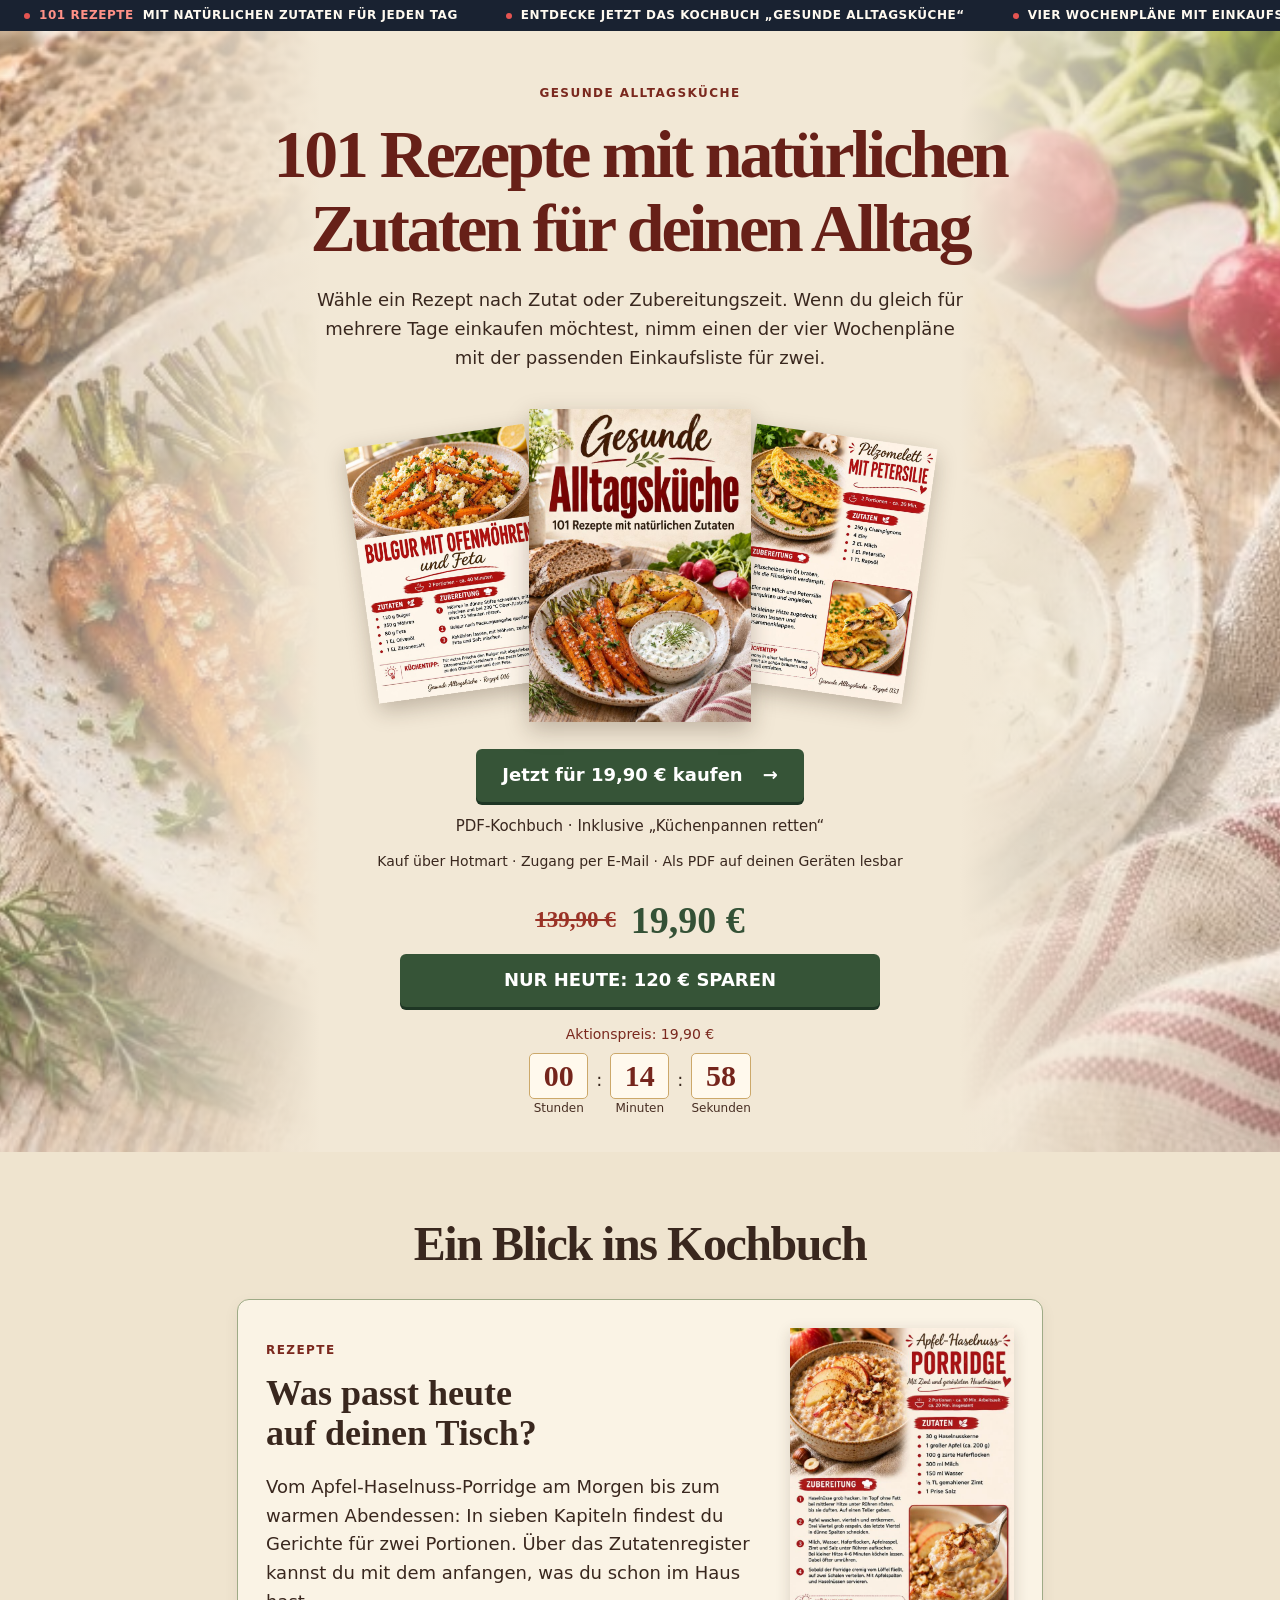
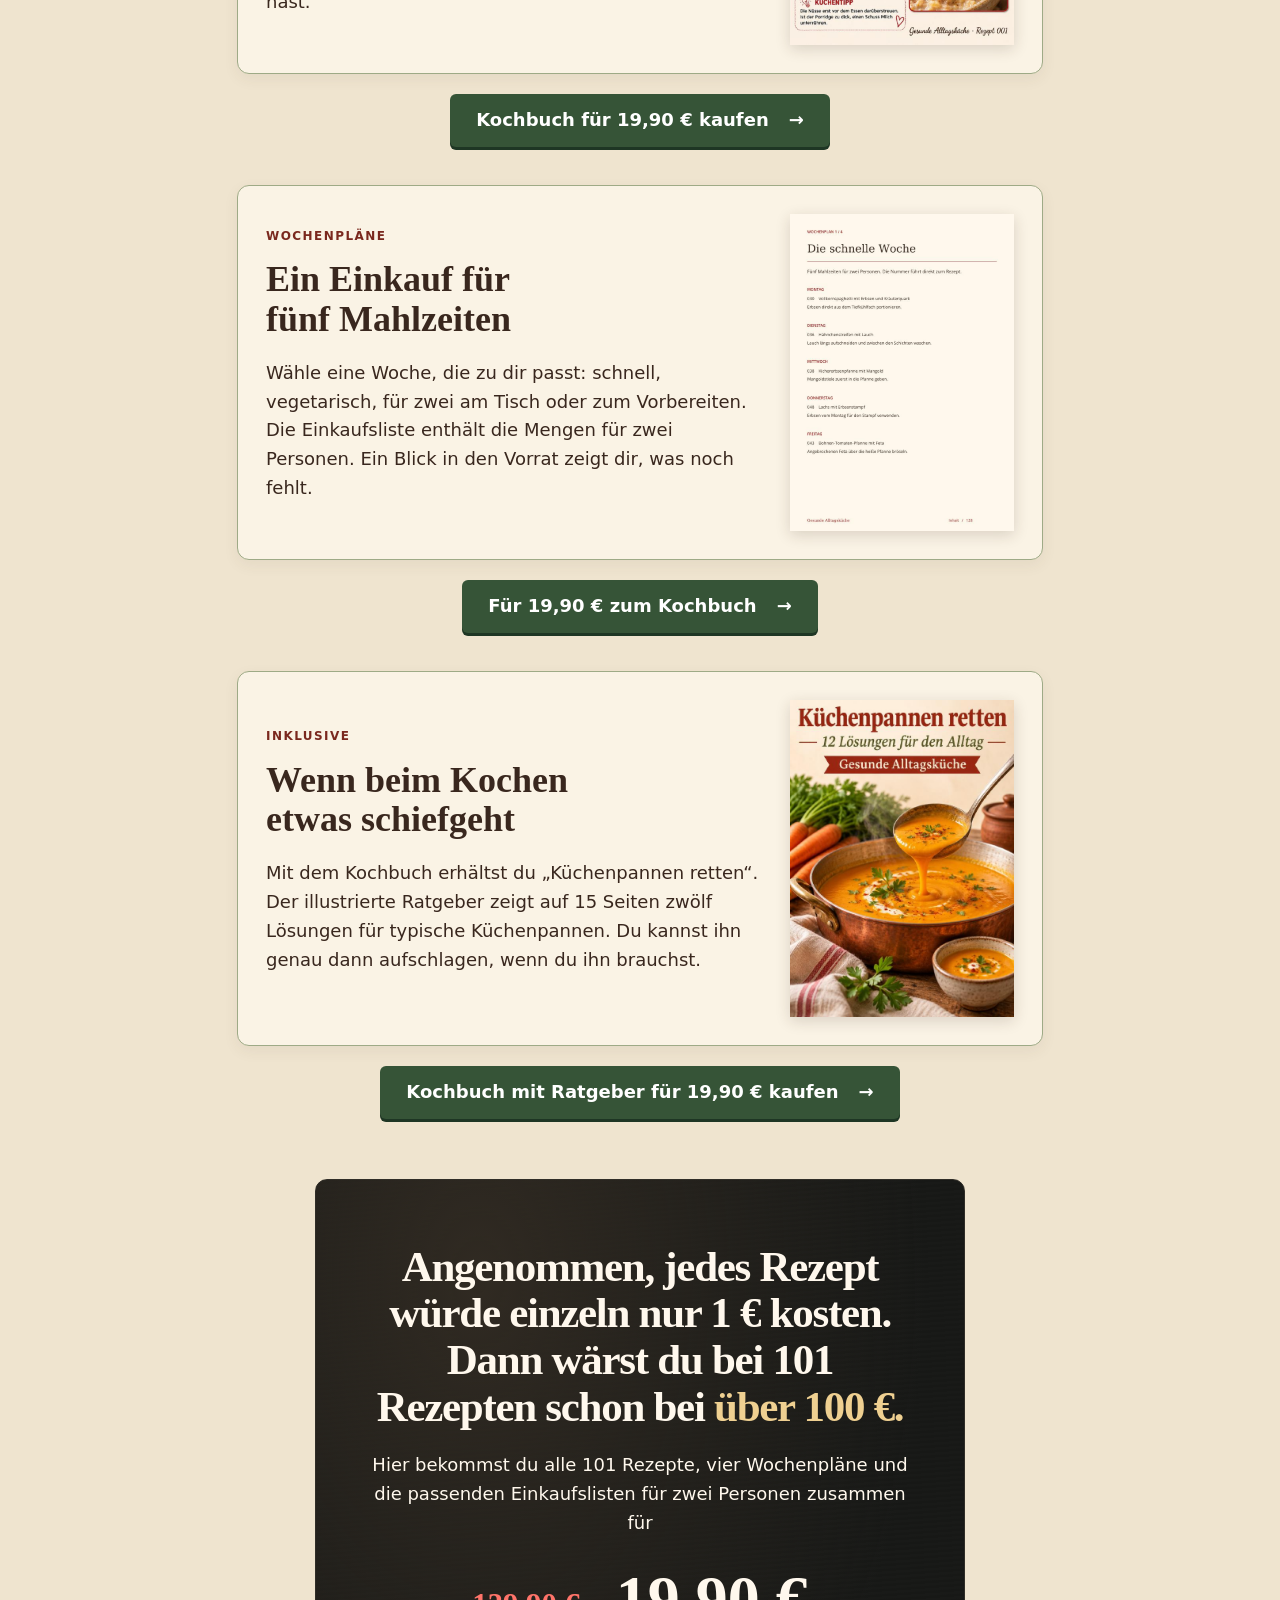
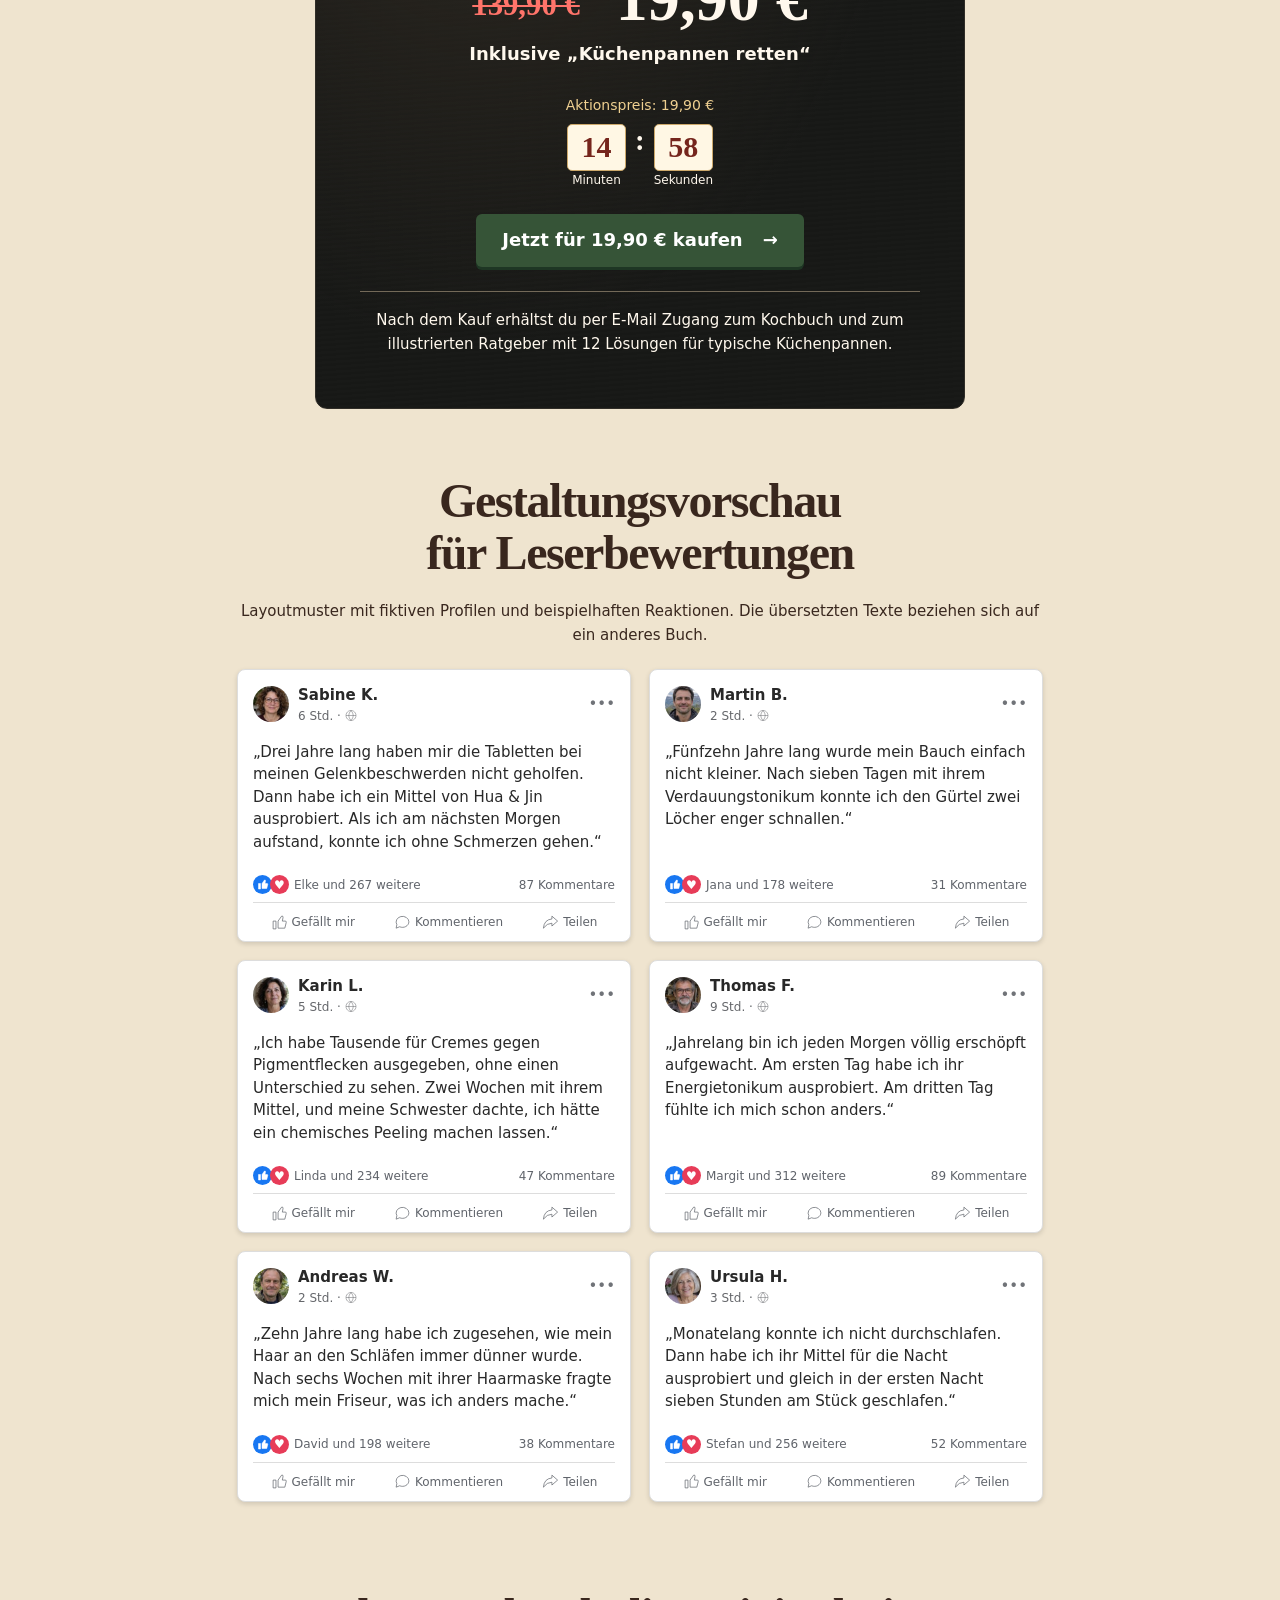
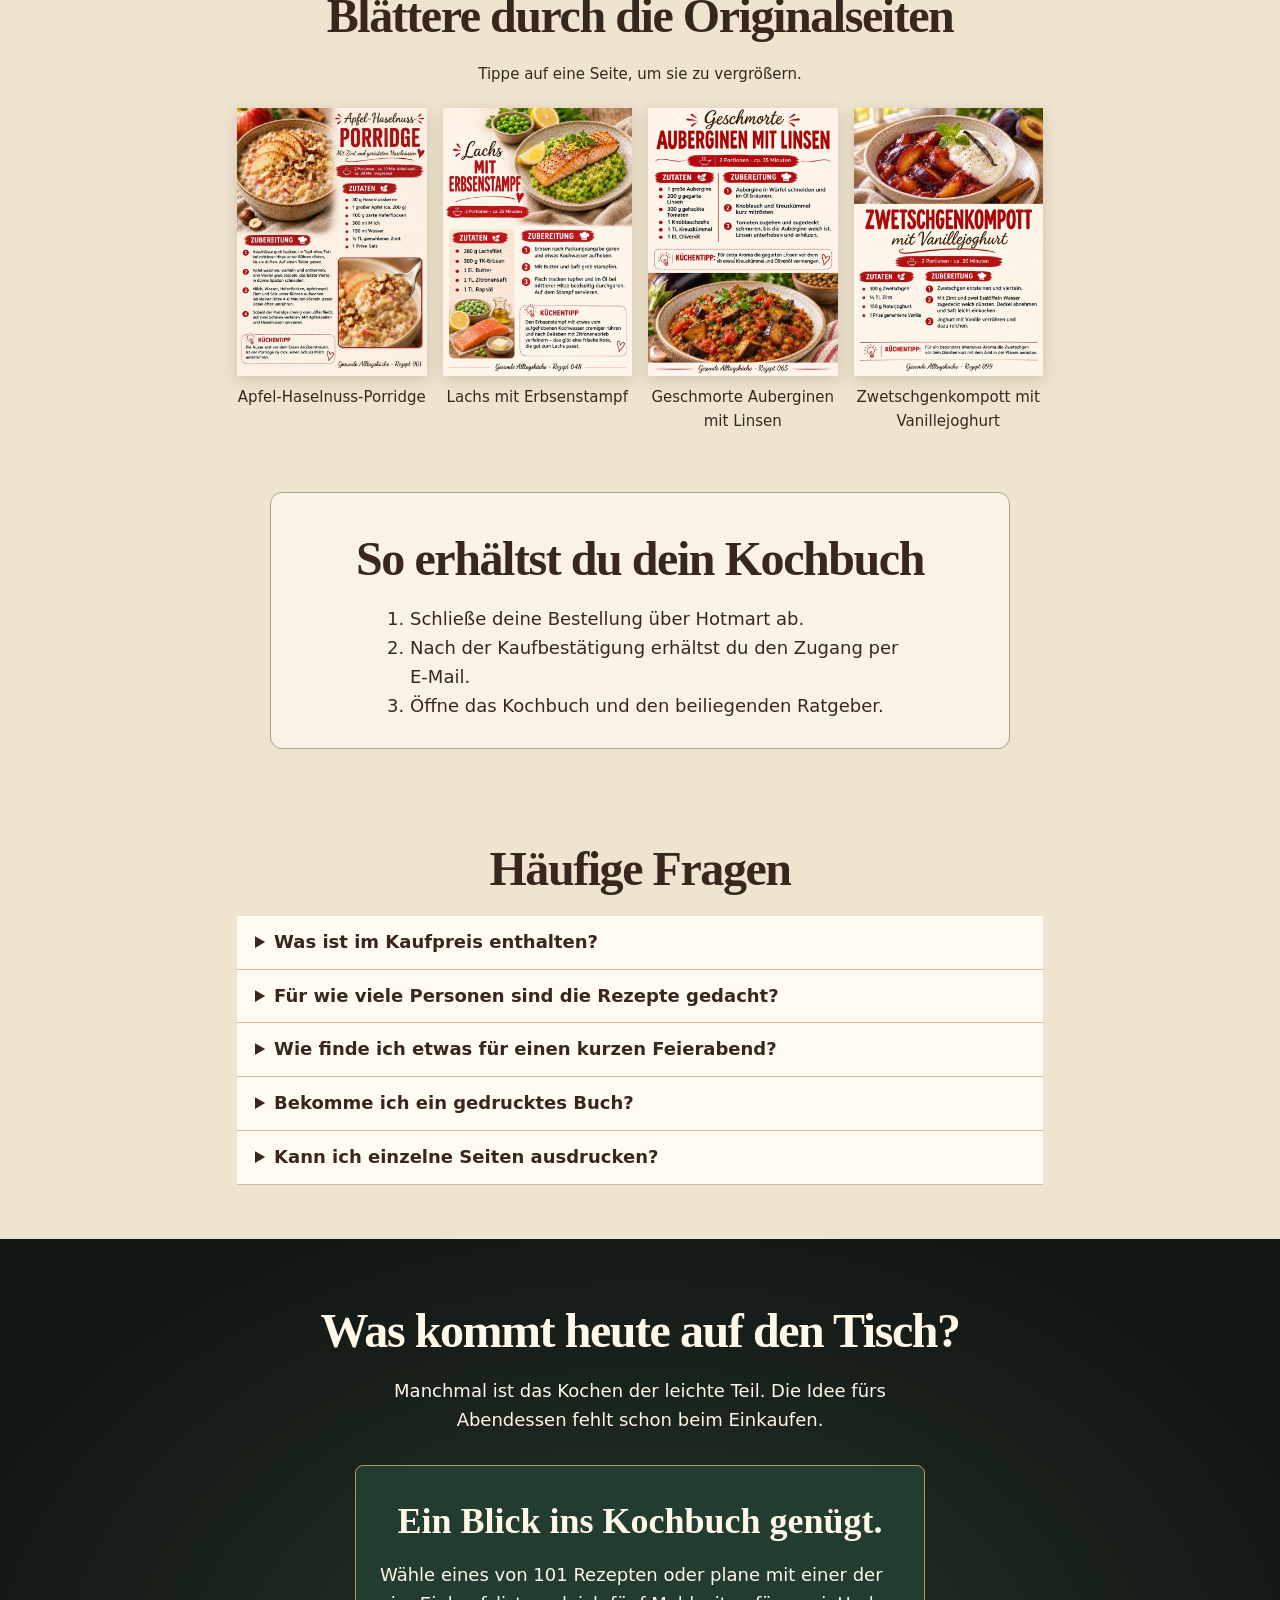
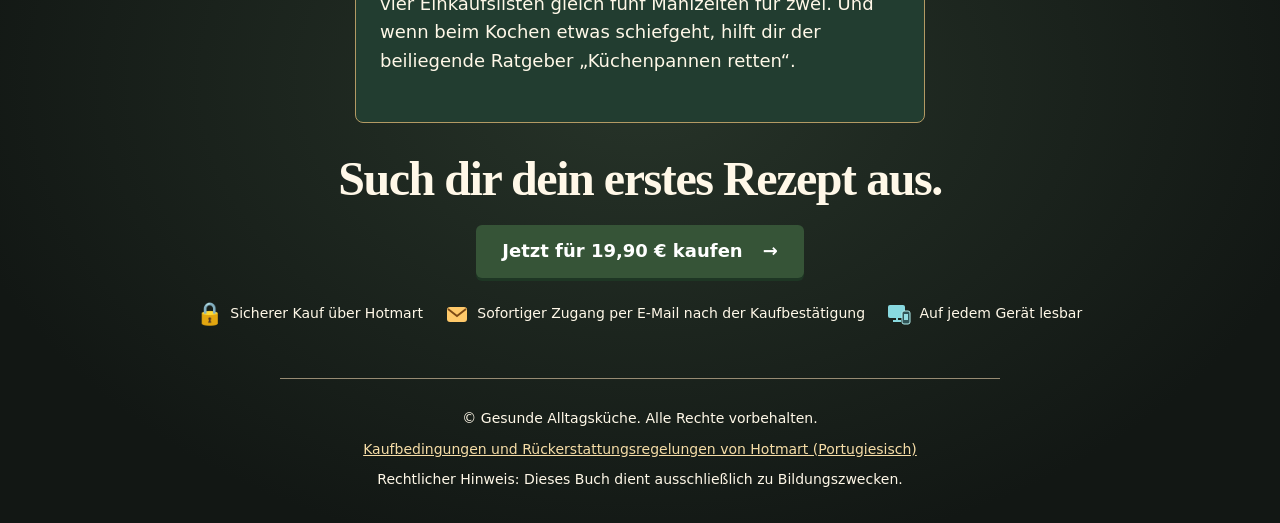
==== index.html @ d7c68f4f "Restore mobile ticker motion and offer recovery gesture" ====
<!doctype html><html lang="de"><meta charset="utf-8"><meta name="viewport" content="width=device-width,initial-scale=1"><title>Gesunde Alltagsküche – 101 Rezepte mit natürlichen Zutaten</title><style>*{box-sizing:border-box}html{color-scheme:light}body{margin:0;background:#efe4cf;color:#39271e;font:18px/1.6 system-ui,sans-serif}header,footer,.offer{text-align:center;background:#263d2c;color:#fff8e8}header{padding:9px;font-size:13px;letter-spacing:.04em}header i{color:#dcc790;padding:0 10px}.hero{padding:46px 16px 34px;text-align:center;background:linear-gradient(90deg,#f8efdb55,#f2e8d6 25%,#f2e8d6 75%,#f8efdb55),url([data-uri]) center/cover}.heroInner{max-width:790px;margin:auto}small{font-weight:700;letter-spacing:.12em;text-transform:uppercase;font-size:12px;color:#7a281e}h1,h2,h3{font-family:Georgia,serif;line-height:1.09;text-wrap:balance;margin:12px auto 20px}h1{font-size:clamp(36px,5.3vw,72px);letter-spacing:-.045em;color:#672018}h2{font-size:clamp(31px,4vw,48px);text-align:center;letter-spacing:-.03em}h3{font-size:clamp(25px,3vw,36px)}p{margin:12px auto 22px}.hero p{max-width:660px}.books{display:flex;align-items:center;justify-content:center;padding:15px 0 27px}.books img{width:23%;box-shadow:0 8px 22px #36221444}.books img:first-child{transform:rotate(-8deg) translateX(7%)}.books img:last-child{transform:rotate(8deg) translateX(-7%)}.books img:nth-child(2){position:relative;z-index:1;width:28%}.cta{background:#365437;color:white;display:inline-flex;gap:20px;align-items:center;padding:12px 26px;border-radius:6px;text-decoration:none;font-weight:700;box-shadow:0 3px 0 #1e3624}.cta:hover{background:#243f29}aside,.center,figcaption{font-size:15px;text-align:center}aside{margin-top:12px}.section,.access{max-width:850px;margin:auto;padding:54px 22px 22px}article,.access{background:#faf3e5;border:1px solid #9eaa86;border-radius:12px}article{display:grid;grid-template-columns:1fr 30%;align-items:center;gap:30px;padding:28px;margin-top:28px;box-shadow:0 5px 15px #513b2611}.preview{display:block;padding:0;border:0;background:transparent;cursor:zoom-in;width:100%}.preview img{display:block;width:100%;box-shadow:0 4px 14px #3922192a}.after{text-align:center;margin:20px auto 38px}.offer,footer{padding:48px 22px}.offer{max-width:690px;margin:auto;border-radius:12px;background:#302821}.offer p,footer p{max-width:560px}.offer small,footer small{color:#edce9e}.grid{display:grid;grid-template-columns:repeat(4,1fr);gap:16px}figure{margin:0}figcaption{margin:9px 0}.access{padding:28px;margin:28px auto;max-width:740px}.access ol{max-width:540px;margin:auto}.faq{padding-bottom:54px}details{background:#fffbf3;border-bottom:1px solid #d0bda4;padding:12px 18px}summary{cursor:pointer;font-weight:600}dialog{border:0;border-radius:8px;max-width:95vw;max-height:96vh;padding:10px}dialog img{display:block;max-width:100%;max-height:82vh}dialog form{text-align:right}dialog button{font:inherit;cursor:pointer}dialog::backdrop{background:#191a16cf}:focus-visible{outline:3px solid #ba781b;outline-offset:3px}@media(max-width:650px){.hero{background:linear-gradient(#f2e8d6ed,#f2e8d6ef),url([data-uri]) center/cover;padding-top:32px}.books img{width:25%}.books img:nth-child(2){width:34%}article{grid-template-columns:1fr;padding:21px;gap:8px}article .preview{width:55%;margin:auto}.grid{grid-template-columns:repeat(2,1fr)}.access,.offer{margin-inline:14px}.section{padding-top:34px}body{font-size:16px}}
.offer{max-width:650px;padding:clamp(28px,5vw,52px) clamp(18px,4vw,42px);background:radial-gradient(ellipse at 25% 12%,#302a22,transparent 65%),repeating-linear-gradient(176deg,#191a18 0 2px,#171816 3px 5px);color:#fff8ed;border:1px solid #302d27}
.offer h2{font-size:clamp(28px,3.7vw,43px)}.offer h2 em{color:#efd091;font-style:normal}.offer .price{display:block;font:bold clamp(42px,6vw,64px)/1.15 Georgia,serif;margin:25px auto 4px}.offer .inc{font-weight:650;margin:0 auto 25px}.offer .clock{display:flex;gap:9px;align-items:flex-start;justify-content:center;margin:8px auto 24px}.clock b{display:block;color:#75251c;background:#fff7e4;border:1px solid #cca86a;border-radius:5px;padding:5px 10px;font:700 30px/1.15 Georgia,serif;font-variant-numeric:tabular-nums;min-width:59px}.clock span{display:block;font-size:12px;color:#fff8ed}.clock i{font:700 29px Georgia,serif}.offer .delivery{border-top:1px solid #736958;padding-top:16px;margin:24px auto 0;font-size:15px}.offer .timerlabel{color:#efd091;font-size:14px;margin:0}.offer .cta{margin:0}
.offer .price s{font-size:.48em;color:#ff746a;vertical-align:middle;margin-right:.65em;text-decoration-thickness:2px}.offer .timerlabel{max-width:390px;margin:14px auto 6px}
.ticker{padding:7px 0;overflow:hidden}.ribbon{display:flex;width:max-content;animation:slideRight 38s linear infinite}.ribbon span{white-space:nowrap;padding:0 24px}.heroPromo{max-width:480px;margin:26px auto 0}.heroPromo .pair{display:flex;align-items:center;justify-content:center;gap:15px;font:bold 38px Georgia,serif;color:#345136}.pair s{font-size:23px;color:#9a3226}.heroPromo .cta{margin:12px auto;width:100%;justify-content:center;text-transform:uppercase}.heroPromo .clock{display:flex;justify-content:center;gap:8px;align-items:baseline}.heroPromo .clock span{color:#472d22}.heroPromo .clock b{background:#fff9ed}.heroPromo .timerlabel{margin:4px auto 7px;color:#7a281e;font-size:14px}.benefits{font-size:14px;text-align:center;margin:12px auto}@media(hover:hover) and (pointer:fine){.ticker:hover .ribbon{animation-play-state:paused}}@keyframes slideRight{from{transform:translateX(-50%)}to{transform:translateX(0)}}@media(prefers-reduced-motion:reduce){.ribbon{animation:none}}
.ticker{background:#192231;color:#fffaf0;font:700 12px/1.45 system-ui,sans-serif;letter-spacing:.045em;text-transform:uppercase}.ribbon span{display:flex;align-items:center;gap:9px}.ribbon span::before{content:"";width:6px;height:6px;border-radius:50%;background:#e45451;flex:none}.ribbon strong{color:#ff9187}.refCards{display:grid;grid-template-columns:repeat(2,minmax(0,1fr));gap:18px}.refCard{display:flex;flex-direction:column;background:white;color:#282828;padding:18px;border:1px solid #ddd;border-radius:8px;box-shadow:0 2px 5px #0002;font:15px/1.5 system-ui}.refCard b{display:flex;gap:10px;align-items:center}.refCard img{width:36px;height:36px;border-radius:50%}.refCard blockquote{margin:18px 0;flex:1}.refCard small{color:#666;text-transform:none;letter-spacing:0;font-weight:400;border-top:1px solid #ddd;padding-top:8px}@media(max-width:650px){.refCards{grid-template-columns:1fr}}.refCard{padding:14px 15px 0;text-align:left}.socialHead{display:flex;align-items:center;gap:9px}.socialHead b{display:block}.socialHead img{object-fit:cover}.socialHead time{display:flex;align-items:center;gap:4px;font-size:12px;color:#65676b}.socialHead time svg{width:12px}.more{margin-left:auto;color:#707378}.engage,.actions{display:flex;align-items:center;color:#60646b;font-size:12px}.engage{gap:5px;padding-bottom:8px}.engage>span:last-child{margin-left:auto}.reactdots{display:flex;color:white}.reactdots i{display:grid;place-items:center;width:19px;height:19px;background:#1877f2;border-radius:50%;font-style:normal}.reactdots svg{width:12px;fill:white}.reactdots i+i{background:#e73c58;margin-left:-2px}.actions{border-top:1px solid #ddd;justify-content:space-around;padding:10px 0;gap:4px}.actions span{display:flex;align-items:center;gap:4px}.refCard blockquote{margin:16px 0 22px}.refCards .refCard{min-width:0}footer{background:radial-gradient(ellipse at center,#273429,#121714 78%);padding:54px 20px 25px}footer .endcard{max-width:570px;margin:30px auto;padding:24px;background:#223d30;border:1px solid #b39a64;border-radius:8px;text-align:left}footer .endcard h3{text-align:center}footer .trust{display:flex;flex-wrap:wrap;justify-content:center;gap:12px 22px;font-size:14px;margin:24px auto 52px}footer .legal{border-top:1px solid #978b73;max-width:720px;margin:auto;padding-top:20px;font-size:14px}footer .legal p{margin:8px auto}footer .legal a{color:#f6dda7;text-decoration:underline}footer .trust svg{vertical-align:middle;margin-right:4px;flex-shrink:0}footer .trust .trust-lock{display:inline-flex;width:24px;height:24px;align-items:center;justify-content:center;font-size:22px;line-height:1;vertical-align:middle;margin-right:4px}</style><body><header class="ticker"><div class="ribbon"><span><strong>101 Rezepte</strong> mit natürlichen Zutaten für jeden Tag</span><span>Entdecke jetzt das Kochbuch „Gesunde Alltagsküche“</span><span>Vier Wochenpläne mit Einkaufslisten für zwei Personen</span><span aria-hidden="true"><strong>101 Rezepte</strong> mit natürlichen Zutaten für jeden Tag</span><span aria-hidden="true">Entdecke jetzt das Kochbuch „Gesunde Alltagsküche“</span><span aria-hidden="true">Vier Wochenpläne mit Einkaufslisten für zwei Personen</span><span aria-hidden="true"><strong>101 Rezepte</strong> mit natürlichen Zutaten für jeden Tag</span><span aria-hidden="true">Entdecke jetzt das Kochbuch „Gesunde Alltagsküche“</span><span aria-hidden="true">Vier Wochenpläne mit Einkaufslisten für zwei Personen</span><span aria-hidden="true"><strong>101 Rezepte</strong> mit natürlichen Zutaten für jeden Tag</span><span aria-hidden="true">Entdecke jetzt das Kochbuch „Gesunde Alltagsküche“</span><span aria-hidden="true">Vier Wochenpläne mit Einkaufslisten für zwei Personen</span></div></header><main><section class="hero"><div class="heroInner"><small>Gesunde Alltagsküche</small><h1>101 Rezepte mit natürlichen Zutaten für deinen Alltag</h1><p>Wähle ein Rezept nach Zutat oder Zubereitungszeit. Wenn du gleich für mehrere Tage einkaufen möchtest, nimm einen der vier Wochenpläne mit der passenden Einkaufsliste für zwei.</p><div class="books"><img src="[data-uri]" alt="Bulgur mit Ofenmöhren und Feta" loading="lazy"><img src="[data-uri]" alt="Gesunde Alltagsküche – Originalcover" loading="lazy"><img src="[data-uri]" alt="Pilzomelett mit Petersilie" loading="lazy"></div><a class="cta" href="https://pay.hotmart.com/H108643314T?off=o5aemp9h">Jetzt für 19,90 € kaufen <span aria-hidden="true">→</span></a><aside>PDF-Kochbuch · Inklusive „Küchenpannen retten“</aside><p class="benefits">Kauf über Hotmart · Zugang per E-Mail · Als PDF auf deinen Geräten lesbar</p><div class="heroPromo"><div class="pair"><s aria-label="Vorher 139,90 Euro">139,90 €</s> <strong>19,90 €</strong></div><a class="cta promoBuy" href="https://pay.hotmart.com/H108643314T?off=o5aemp9h">Nur heute: 120 € sparen</a><p class="timerlabel">Aktionspreis: 19,90 €</p><div class="clock" role="timer" aria-label="Verbleibende Lesezeit"><div><b>00</b><span>Stunden</span></div>:<div><b id="hero-min">15</b><span>Minuten</span></div>:<div><b id="hero-sec">00</b><span>Sekunden</span></div></div></div></div></section><section class="section"><h2>Ein Blick ins Kochbuch</h2><article><div><small>Rezepte</small><h3>Was passt heute auf deinen Tisch?</h3><p>Vom Apfel-Haselnuss-Porridge am Morgen bis zum warmen Abendessen: In sieben Kapiteln findest du Gerichte für zwei Portionen. Über das Zutatenregister kannst du mit dem anfangen, was du schon im Haus hast.</p></div><button class="preview" data-page="p5" aria-label="Rezeptseite für Apfel-Haselnuss-Porridge vergrößern"><img src="[data-uri]" alt="Rezeptseite für Apfel-Haselnuss-Porridge" loading="lazy"></button></article><div class="after"><a class="cta" href="https://pay.hotmart.com/H108643314T?off=o5aemp9h">Kochbuch für 19,90 € kaufen <span aria-hidden="true">→</span></a></div><article><div><small>Wochenpläne</small><h3>Ein Einkauf für fünf Mahlzeiten</h3><p>Wähle eine Woche, die zu dir passt: schnell, vegetarisch, für zwei am Tisch oder zum Vorbereiten. Die Einkaufsliste enthält die Mengen für zwei Personen. Ein Blick in den Vorrat zeigt dir, was noch fehlt.</p></div><button class="preview" data-page="p128" aria-label="Wochenplan für die schnelle Woche vergrößern"><img src="[data-uri]" alt="Wochenplan für die schnelle Woche" loading="lazy"></button></article><div class="after"><a class="cta" href="https://pay.hotmart.com/H108643314T?off=o5aemp9h">Für 19,90 € zum Kochbuch <span aria-hidden="true">→</span></a></div><article><div><small>Inklusive</small><h3>Wenn beim Kochen etwas schiefgeht</h3><p>Mit dem Kochbuch erhältst du „Küchenpannen retten“. Der illustrierte Ratgeber zeigt auf 15 Seiten zwölf Lösungen für typische Küchenpannen. Du kannst ihn genau dann aufschlagen, wenn du ihn brauchst.</p></div><button class="preview" data-page="bonus" aria-label="Cover des Ratgebers Küchenpannen retten vergrößern"><img src="[data-uri]" alt="Cover des Ratgebers Küchenpannen retten" loading="lazy"></button></article><div class="after"><a class="cta" href="https://pay.hotmart.com/H108643314T?off=o5aemp9h">Kochbuch mit Ratgeber für 19,90 € kaufen <span aria-hidden="true">→</span></a></div></section><section class="offer"><h2>Angenommen, jedes Rezept würde einzeln nur 1 € kosten. Dann wärst du bei 101 Rezepten schon bei <em>über 100 €.</em></h2><p>Hier bekommst du alle 101 Rezepte, vier Wochenpläne und die passenden Einkaufslisten für zwei Personen zusammen für</p><strong class="price"><s aria-label="Vorher 139,90 Euro">139,90 €</s> 19,90 €</strong><p class="inc">Inklusive „Küchenpannen retten“</p><p class="timerlabel">Aktionspreis: 19,90 €</p><div class="clock" role="timer" aria-label="Verbleibende Lesezeit"><div><b id="offer-min">15</b><span>Minuten</span></div><i aria-hidden="true">:</i><div><b id="offer-sec">00</b><span>Sekunden</span></div></div><a class="cta" href="https://pay.hotmart.com/H108643314T?off=o5aemp9h">Jetzt für 19,90 € kaufen <span aria-hidden="true">→</span></a><p class="delivery">Nach dem Kauf erhältst du per E-Mail Zugang zum Kochbuch und zum illustrierten Ratgeber mit 12 Lösungen für typische Küchenpannen.</p></section><section class="section"><h2>Gestaltungsvorschau für Leserbewertungen</h2><p class="center">Layoutmuster mit fiktiven Profilen und beispielhaften Reaktionen. Die übersetzten Texte beziehen sich auf ein anderes Buch.</p><div class="refCards"><div class="refCard"><div class="socialHead"><img alt="" src="[data-uri]" /><div><b>Sabine K.</b><time>6 Std. · <svg aria-hidden="true" viewBox="0 0 24 24" width="17" height="17" fill="none" stroke="currentColor"><path d="M12 2a10 10 0 1 0 .01 0z M2 12h20 M12 2q-9 10 0 20 9-10 0-20"/></svg></time></div><span class="more">•••</span></div><blockquote>„Drei Jahre lang haben mir die Tabletten bei meinen Gelenkbeschwerden nicht geholfen. Dann habe ich ein Mittel von Hua & Jin ausprobiert. Als ich am nächsten Morgen aufstand, konnte ich ohne Schmerzen gehen.“</blockquote><div class="engage"><span class="reactdots"><i><svg aria-hidden="true" viewBox="0 0 24 24" width="17" height="17" fill="none" stroke="currentColor"><path d="M7 10v11H3V10zm3 10V10l5-7q2-1 2 2l-1 5h4q2 0 1.5 2l-2 8z"/></svg></i><i>♥</i></span><span>Elke und 267 weitere</span><span>87 Kommentare</span></div><div class="actions"><span><svg aria-hidden="true" viewBox="0 0 24 24" width="17" height="17" fill="none" stroke="currentColor"><path d="M7 10v11H3V10zm3 10V10l5-7q2-1 2 2l-1 5h4q2 0 1.5 2l-2 8z"/></svg>Gefällt mir</span><span><svg aria-hidden="true" viewBox="0 0 24 24" width="17" height="17" fill="none" stroke="currentColor"><path d="M21 11a9 8 0 0 1-13 7l-5 2 1-5a9 8 0 1 1 17-4z"/></svg>Kommentieren</span><span><svg aria-hidden="true" viewBox="0 0 24 24" width="17" height="17" fill="none" stroke="currentColor"><path d="M14 3l8 7-8 7v-4q-7 0-12 7 1-12 12-13z"/></svg>Teilen</span></div></div><div class="refCard"><div class="socialHead"><img alt="" src="[data-uri]" /><div><b>Martin B.</b><time>2 Std. · <svg aria-hidden="true" viewBox="0 0 24 24" width="17" height="17" fill="none" stroke="currentColor"><path d="M12 2a10 10 0 1 0 .01 0z M2 12h20 M12 2q-9 10 0 20 9-10 0-20"/></svg></time></div><span class="more">•••</span></div><blockquote>„Fünfzehn Jahre lang wurde mein Bauch einfach nicht kleiner. Nach sieben Tagen mit ihrem Verdauungstonikum konnte ich den Gürtel zwei Löcher enger schnallen.“</blockquote><div class="engage"><span class="reactdots"><i><svg aria-hidden="true" viewBox="0 0 24 24" width="17" height="17" fill="none" stroke="currentColor"><path d="M7 10v11H3V10zm3 10V10l5-7q2-1 2 2l-1 5h4q2 0 1.5 2l-2 8z"/></svg></i><i>♥</i></span><span>Jana und 178 weitere</span><span>31 Kommentare</span></div><div class="actions"><span><svg aria-hidden="true" viewBox="0 0 24 24" width="17" height="17" fill="none" stroke="currentColor"><path d="M7 10v11H3V10zm3 10V10l5-7q2-1 2 2l-1 5h4q2 0 1.5 2l-2 8z"/></svg>Gefällt mir</span><span><svg aria-hidden="true" viewBox="0 0 24 24" width="17" height="17" fill="none" stroke="currentColor"><path d="M21 11a9 8 0 0 1-13 7l-5 2 1-5a9 8 0 1 1 17-4z"/></svg>Kommentieren</span><span><svg aria-hidden="true" viewBox="0 0 24 24" width="17" height="17" fill="none" stroke="currentColor"><path d="M14 3l8 7-8 7v-4q-7 0-12 7 1-12 12-13z"/></svg>Teilen</span></div></div><div class="refCard"><div class="socialHead"><img alt="" src="[data-uri]" /><div><b>Karin L.</b><time>5 Std. · <svg aria-hidden="true" viewBox="0 0 24 24" width="17" height="17" fill="none" stroke="currentColor"><path d="M12 2a10 10 0 1 0 .01 0z M2 12h20 M12 2q-9 10 0 20 9-10 0-20"/></svg></time></div><span class="more">•••</span></div><blockquote>„Ich habe Tausende für Cremes gegen Pigmentflecken ausgegeben, ohne einen Unterschied zu sehen. Zwei Wochen mit ihrem Mittel, und meine Schwester dachte, ich hätte ein chemisches Peeling machen lassen.“</blockquote><div class="engage"><span class="reactdots"><i><svg aria-hidden="true" viewBox="0 0 24 24" width="17" height="17" fill="none" stroke="currentColor"><path d="M7 10v11H3V10zm3 10V10l5-7q2-1 2 2l-1 5h4q2 0 1.5 2l-2 8z"/></svg></i><i>♥</i></span><span>Linda und 234 weitere</span><span>47 Kommentare</span></div><div class="actions"><span><svg aria-hidden="true" viewBox="0 0 24 24" width="17" height="17" fill="none" stroke="currentColor"><path d="M7 10v11H3V10zm3 10V10l5-7q2-1 2 2l-1 5h4q2 0 1.5 2l-2 8z"/></svg>Gefällt mir</span><span><svg aria-hidden="true" viewBox="0 0 24 24" width="17" height="17" fill="none" stroke="currentColor"><path d="M21 11a9 8 0 0 1-13 7l-5 2 1-5a9 8 0 1 1 17-4z"/></svg>Kommentieren</span><span><svg aria-hidden="true" viewBox="0 0 24 24" width="17" height="17" fill="none" stroke="currentColor"><path d="M14 3l8 7-8 7v-4q-7 0-12 7 1-12 12-13z"/></svg>Teilen</span></div></div><div class="refCard"><div class="socialHead"><img alt="" src="[data-uri]" /><div><b>Thomas F.</b><time>9 Std. · <svg aria-hidden="true" viewBox="0 0 24 24" width="17" height="17" fill="none" stroke="currentColor"><path d="M12 2a10 10 0 1 0 .01 0z M2 12h20 M12 2q-9 10 0 20 9-10 0-20"/></svg></time></div><span class="more">•••</span></div><blockquote>„Jahrelang bin ich jeden Morgen völlig erschöpft aufgewacht. Am ersten Tag habe ich ihr Energietonikum ausprobiert. Am dritten Tag fühlte ich mich schon anders.“</blockquote><div class="engage"><span class="reactdots"><i><svg aria-hidden="true" viewBox="0 0 24 24" width="17" height="17" fill="none" stroke="currentColor"><path d="M7 10v11H3V10zm3 10V10l5-7q2-1 2 2l-1 5h4q2 0 1.5 2l-2 8z"/></svg></i><i>♥</i></span><span>Margit und 312 weitere</span><span>89 Kommentare</span></div><div class="actions"><span><svg aria-hidden="true" viewBox="0 0 24 24" width="17" height="17" fill="none" stroke="currentColor"><path d="M7 10v11H3V10zm3 10V10l5-7q2-1 2 2l-1 5h4q2 0 1.5 2l-2 8z"/></svg>Gefällt mir</span><span><svg aria-hidden="true" viewBox="0 0 24 24" width="17" height="17" fill="none" stroke="currentColor"><path d="M21 11a9 8 0 0 1-13 7l-5 2 1-5a9 8 0 1 1 17-4z"/></svg>Kommentieren</span><span><svg aria-hidden="true" viewBox="0 0 24 24" width="17" height="17" fill="none" stroke="currentColor"><path d="M14 3l8 7-8 7v-4q-7 0-12 7 1-12 12-13z"/></svg>Teilen</span></div></div><div class="refCard"><div class="socialHead"><img alt="" src="[data-uri]" /><div><b>Andreas W.</b><time>2 Std. · <svg aria-hidden="true" viewBox="0 0 24 24" width="17" height="17" fill="none" stroke="currentColor"><path d="M12 2a10 10 0 1 0 .01 0z M2 12h20 M12 2q-9 10 0 20 9-10 0-20"/></svg></time></div><span class="more">•••</span></div><blockquote>„Zehn Jahre lang habe ich zugesehen, wie mein Haar an den Schläfen immer dünner wurde. Nach sechs Wochen mit ihrer Haarmaske fragte mich mein Friseur, was ich anders mache.“</blockquote><div class="engage"><span class="reactdots"><i><svg aria-hidden="true" viewBox="0 0 24 24" width="17" height="17" fill="none" stroke="currentColor"><path d="M7 10v11H3V10zm3 10V10l5-7q2-1 2 2l-1 5h4q2 0 1.5 2l-2 8z"/></svg></i><i>♥</i></span><span>David und 198 weitere</span><span>38 Kommentare</span></div><div class="actions"><span><svg aria-hidden="true" viewBox="0 0 24 24" width="17" height="17" fill="none" stroke="currentColor"><path d="M7 10v11H3V10zm3 10V10l5-7q2-1 2 2l-1 5h4q2 0 1.5 2l-2 8z"/></svg>Gefällt mir</span><span><svg aria-hidden="true" viewBox="0 0 24 24" width="17" height="17" fill="none" stroke="currentColor"><path d="M21 11a9 8 0 0 1-13 7l-5 2 1-5a9 8 0 1 1 17-4z"/></svg>Kommentieren</span><span><svg aria-hidden="true" viewBox="0 0 24 24" width="17" height="17" fill="none" stroke="currentColor"><path d="M14 3l8 7-8 7v-4q-7 0-12 7 1-12 12-13z"/></svg>Teilen</span></div></div><div class="refCard"><div class="socialHead"><img alt="" src="[data-uri]" /><div><b>Ursula H.</b><time>3 Std. · <svg aria-hidden="true" viewBox="0 0 24 24" width="17" height="17" fill="none" stroke="currentColor"><path d="M12 2a10 10 0 1 0 .01 0z M2 12h20 M12 2q-9 10 0 20 9-10 0-20"/></svg></time></div><span class="more">•••</span></div><blockquote>„Monatelang konnte ich nicht durchschlafen. Dann habe ich ihr Mittel für die Nacht ausprobiert und gleich in der ersten Nacht sieben Stunden am Stück geschlafen.“</blockquote><div class="engage"><span class="reactdots"><i><svg aria-hidden="true" viewBox="0 0 24 24" width="17" height="17" fill="none" stroke="currentColor"><path d="M7 10v11H3V10zm3 10V10l5-7q2-1 2 2l-1 5h4q2 0 1.5 2l-2 8z"/></svg></i><i>♥</i></span><span>Stefan und 256 weitere</span><span>52 Kommentare</span></div><div class="actions"><span><svg aria-hidden="true" viewBox="0 0 24 24" width="17" height="17" fill="none" stroke="currentColor"><path d="M7 10v11H3V10zm3 10V10l5-7q2-1 2 2l-1 5h4q2 0 1.5 2l-2 8z"/></svg>Gefällt mir</span><span><svg aria-hidden="true" viewBox="0 0 24 24" width="17" height="17" fill="none" stroke="currentColor"><path d="M21 11a9 8 0 0 1-13 7l-5 2 1-5a9 8 0 1 1 17-4z"/></svg>Kommentieren</span><span><svg aria-hidden="true" viewBox="0 0 24 24" width="17" height="17" fill="none" stroke="currentColor"><path d="M14 3l8 7-8 7v-4q-7 0-12 7 1-12 12-13z"/></svg>Teilen</span></div></div></div></section><section class="section"><h2>Blättere durch die Originalseiten</h2><p class="center">Tippe auf eine Seite, um sie zu vergrößern.</p><div class="grid"><figure><button class="preview" data-page="p5" aria-label="Apfel-Haselnuss-Porridge vergrößern"><img src="[data-uri]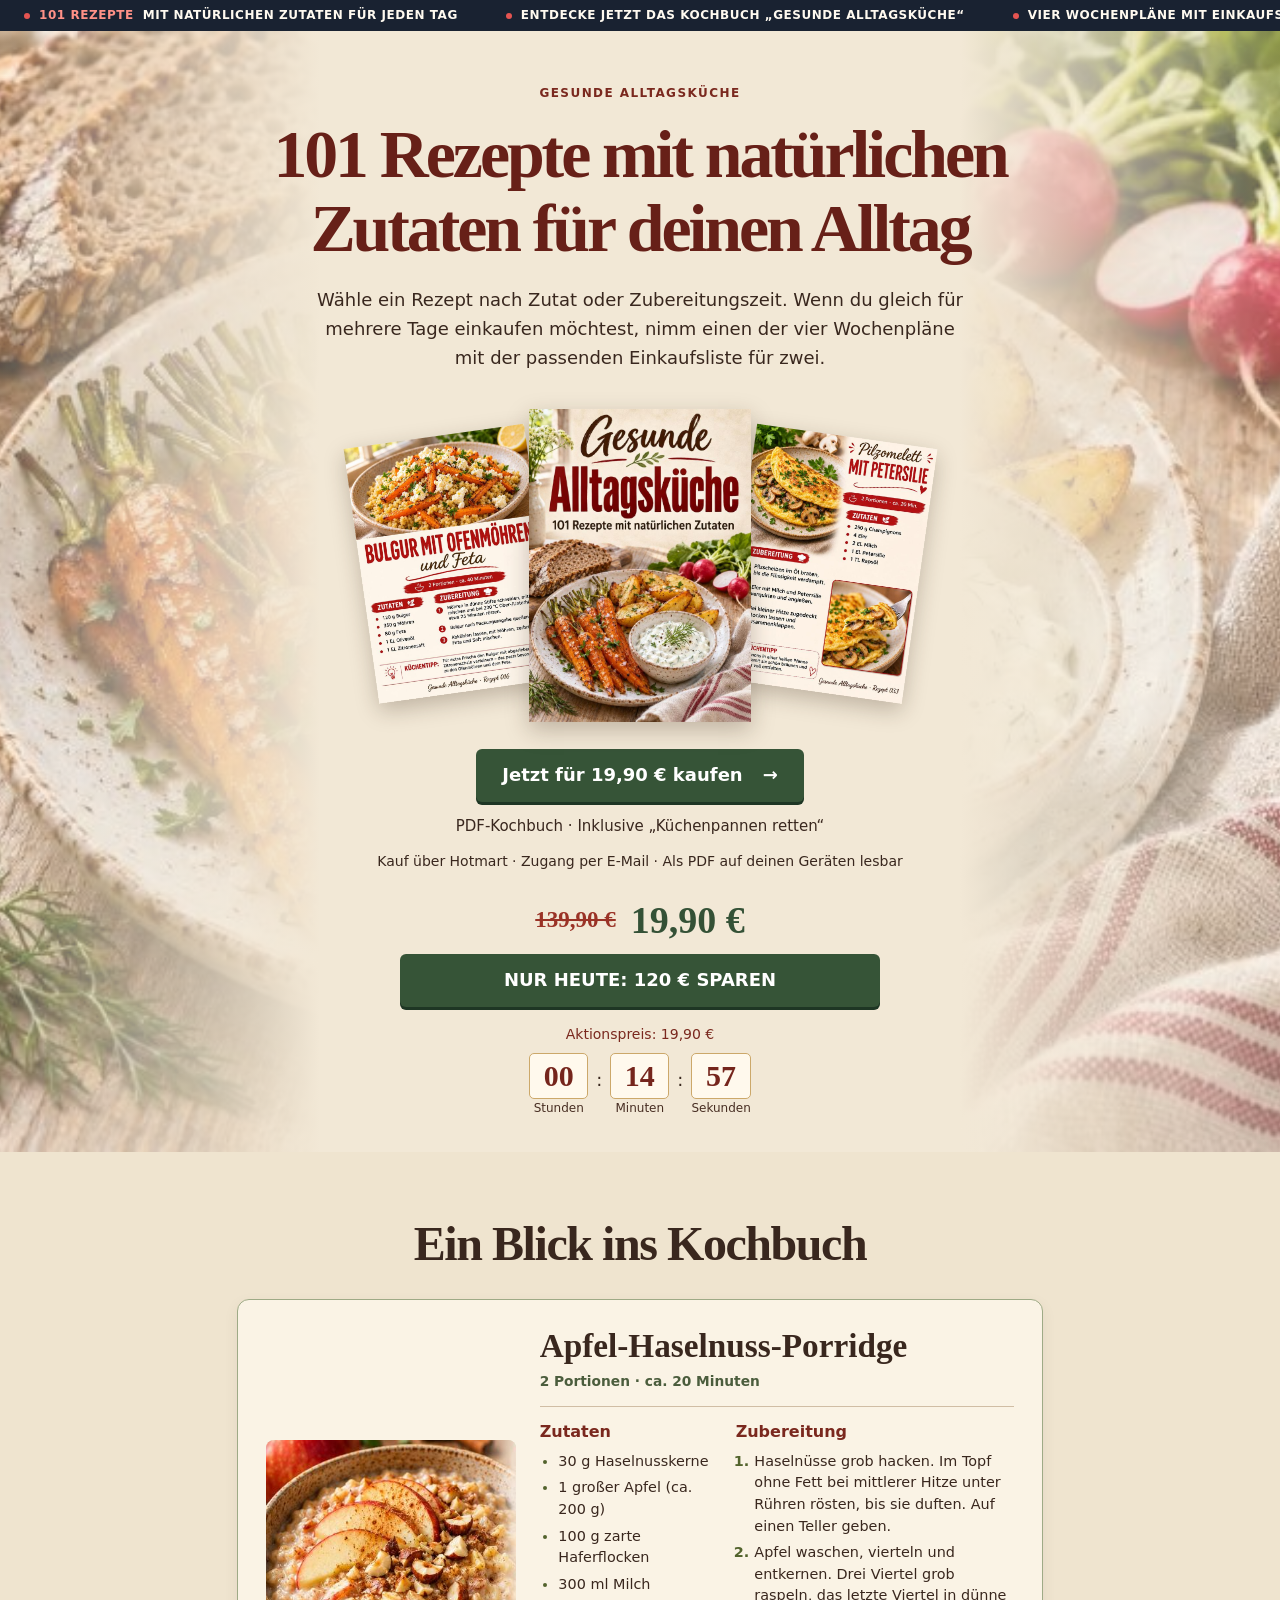
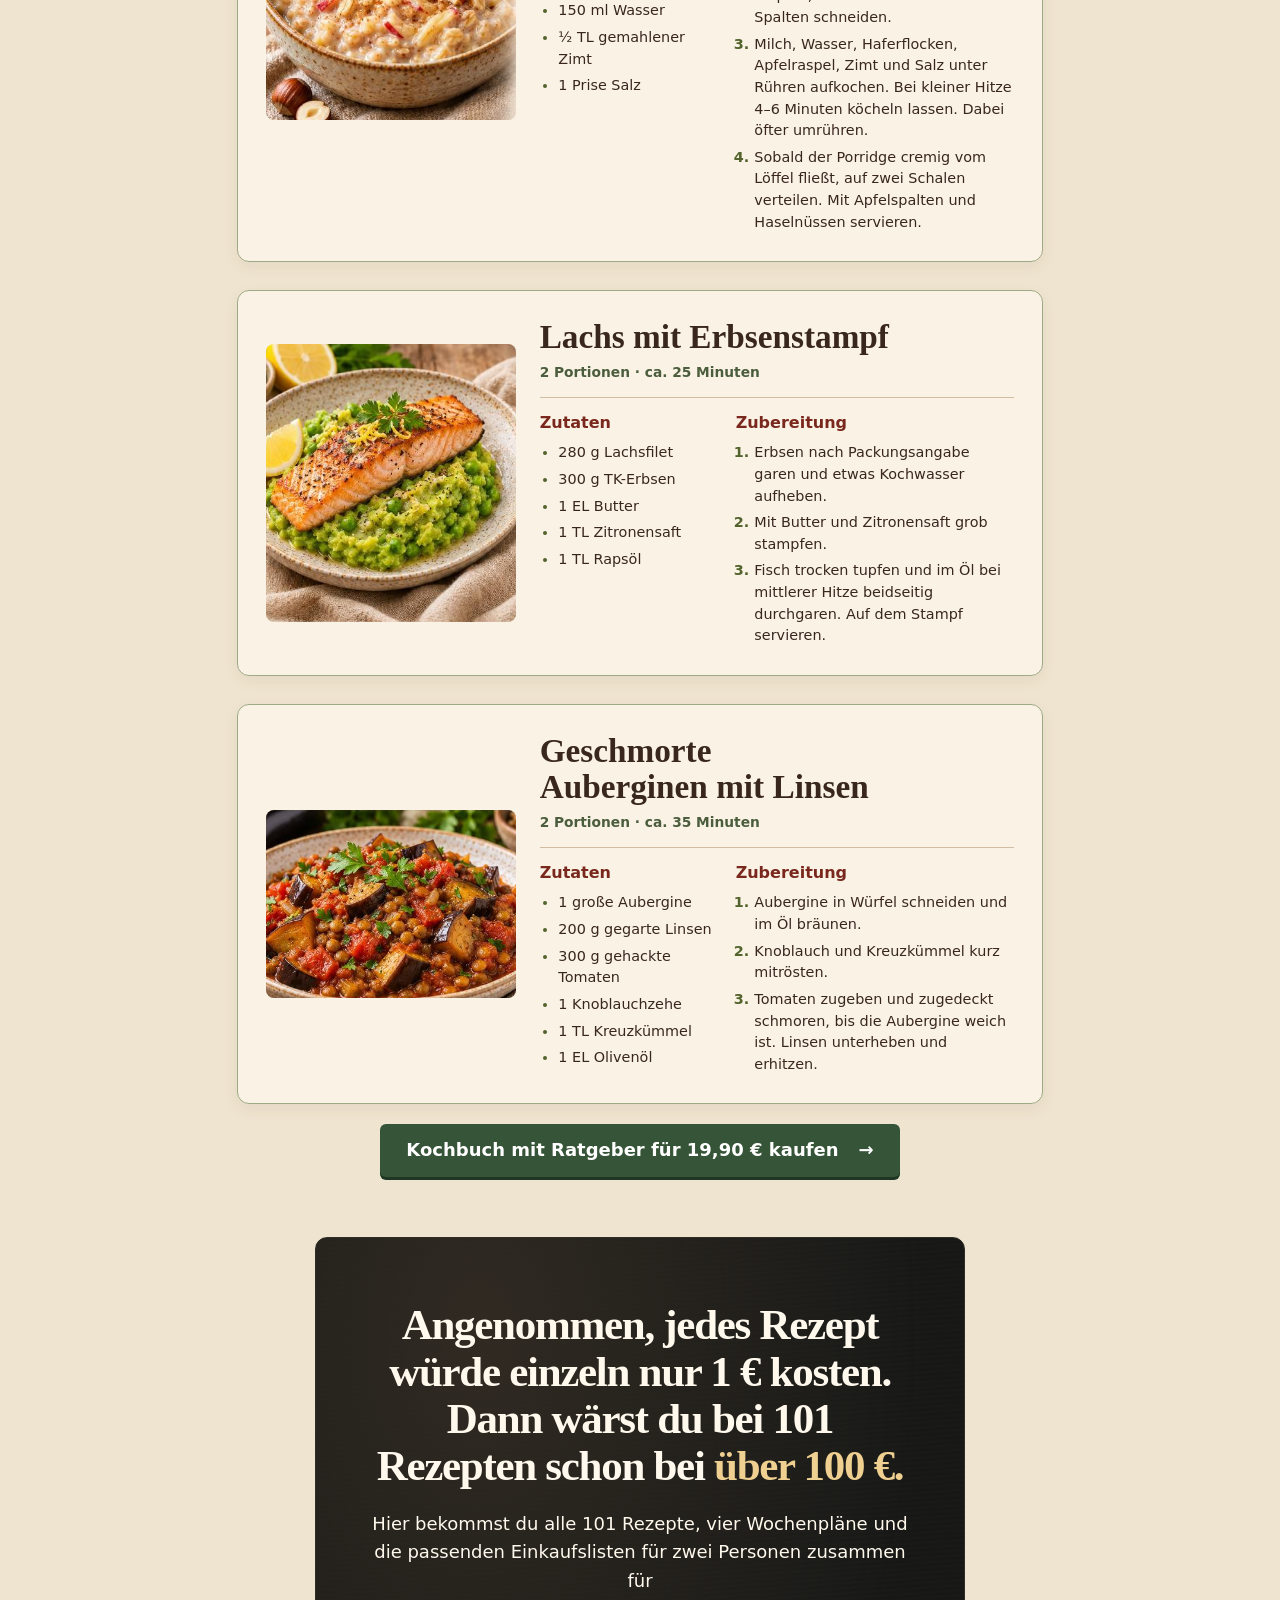
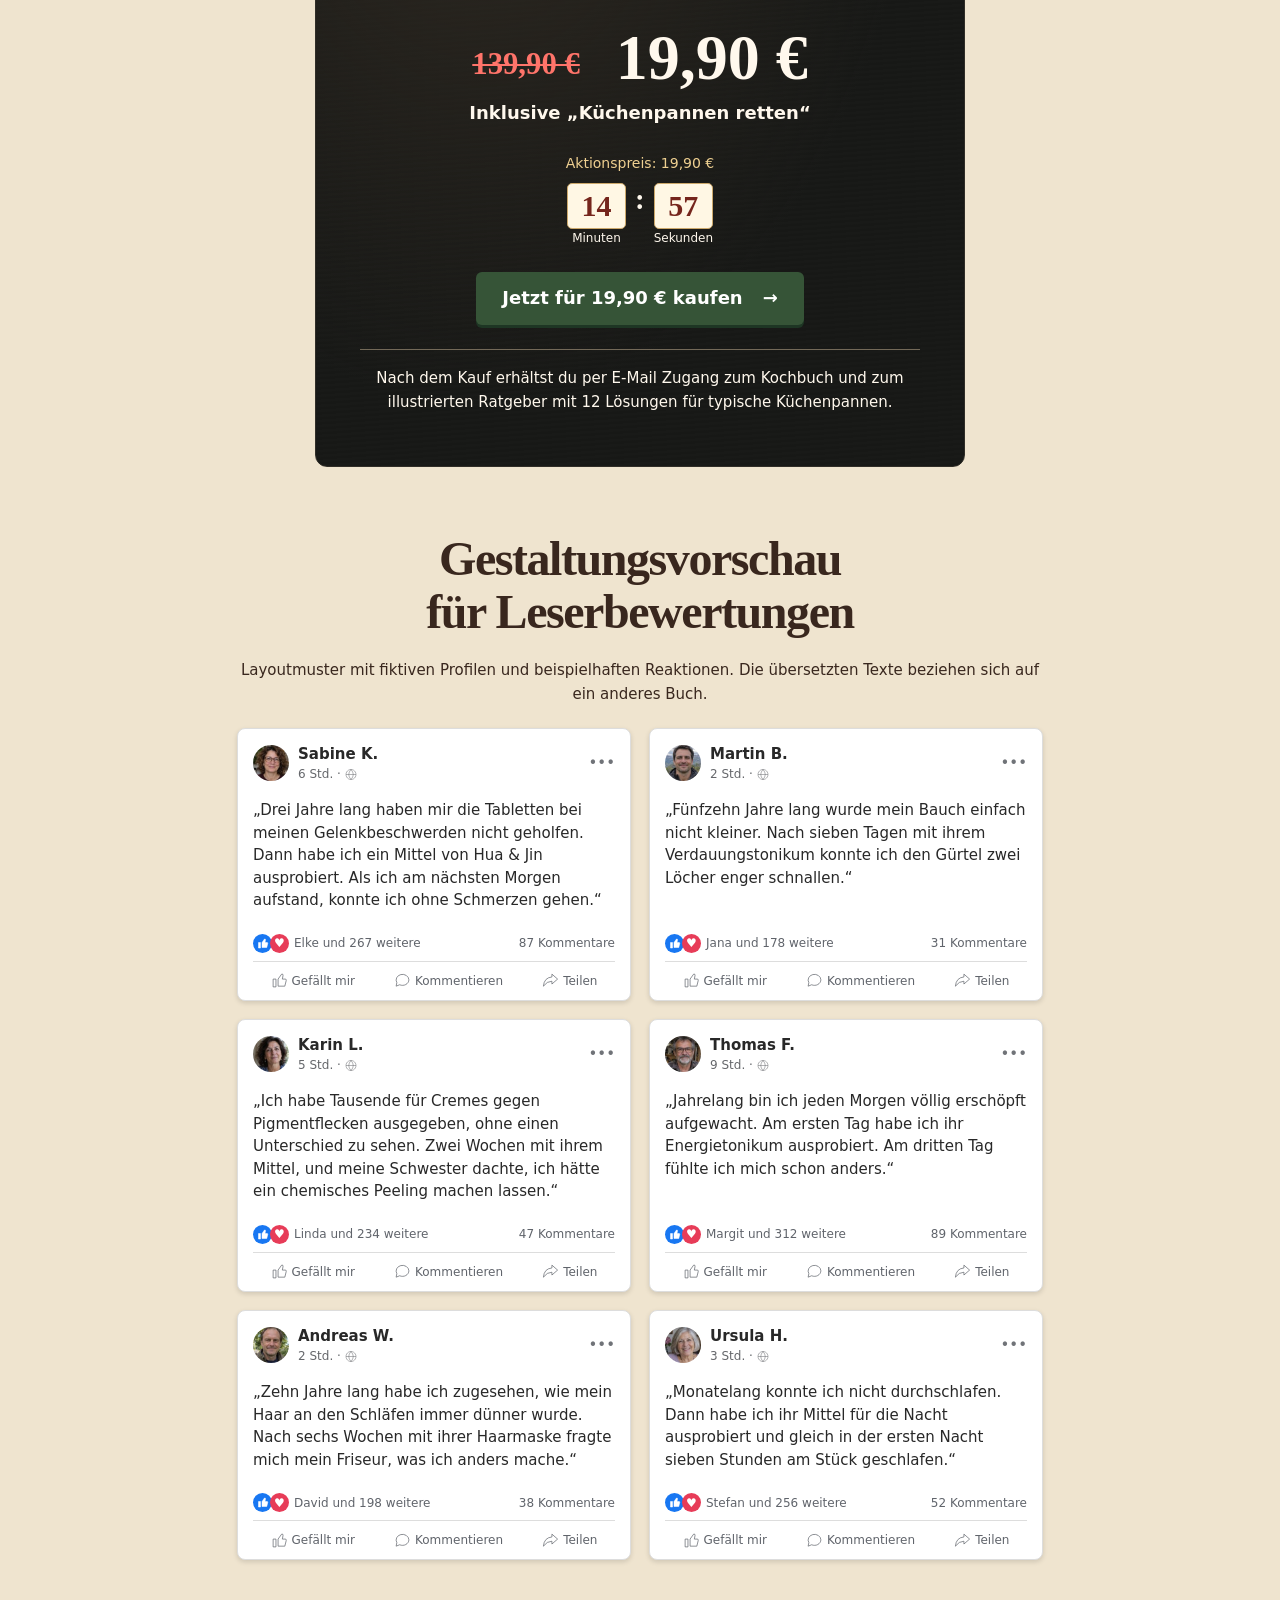
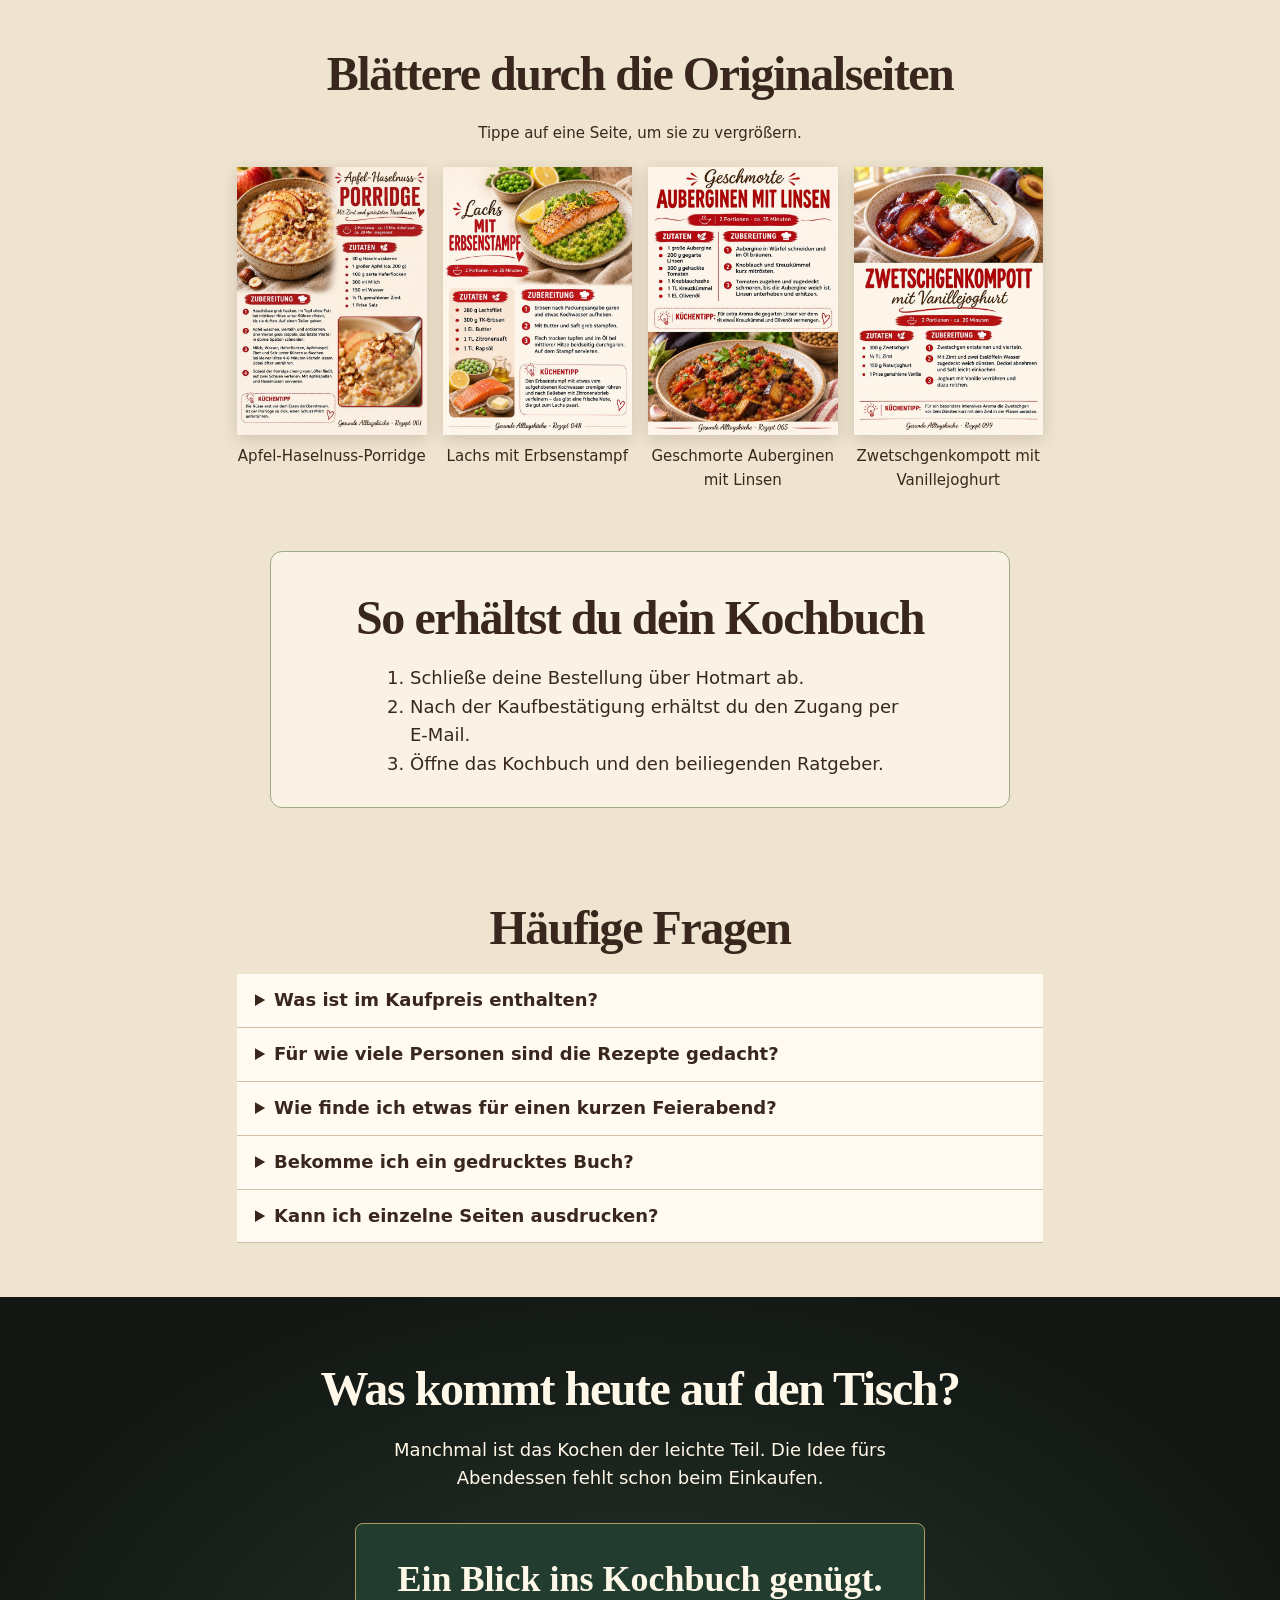
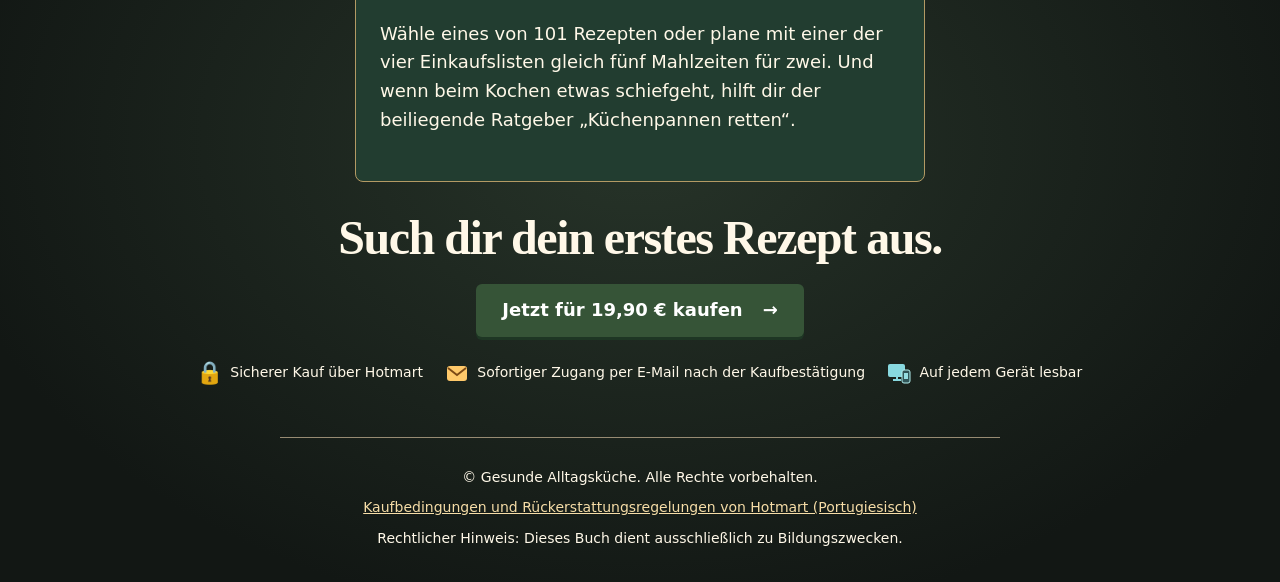
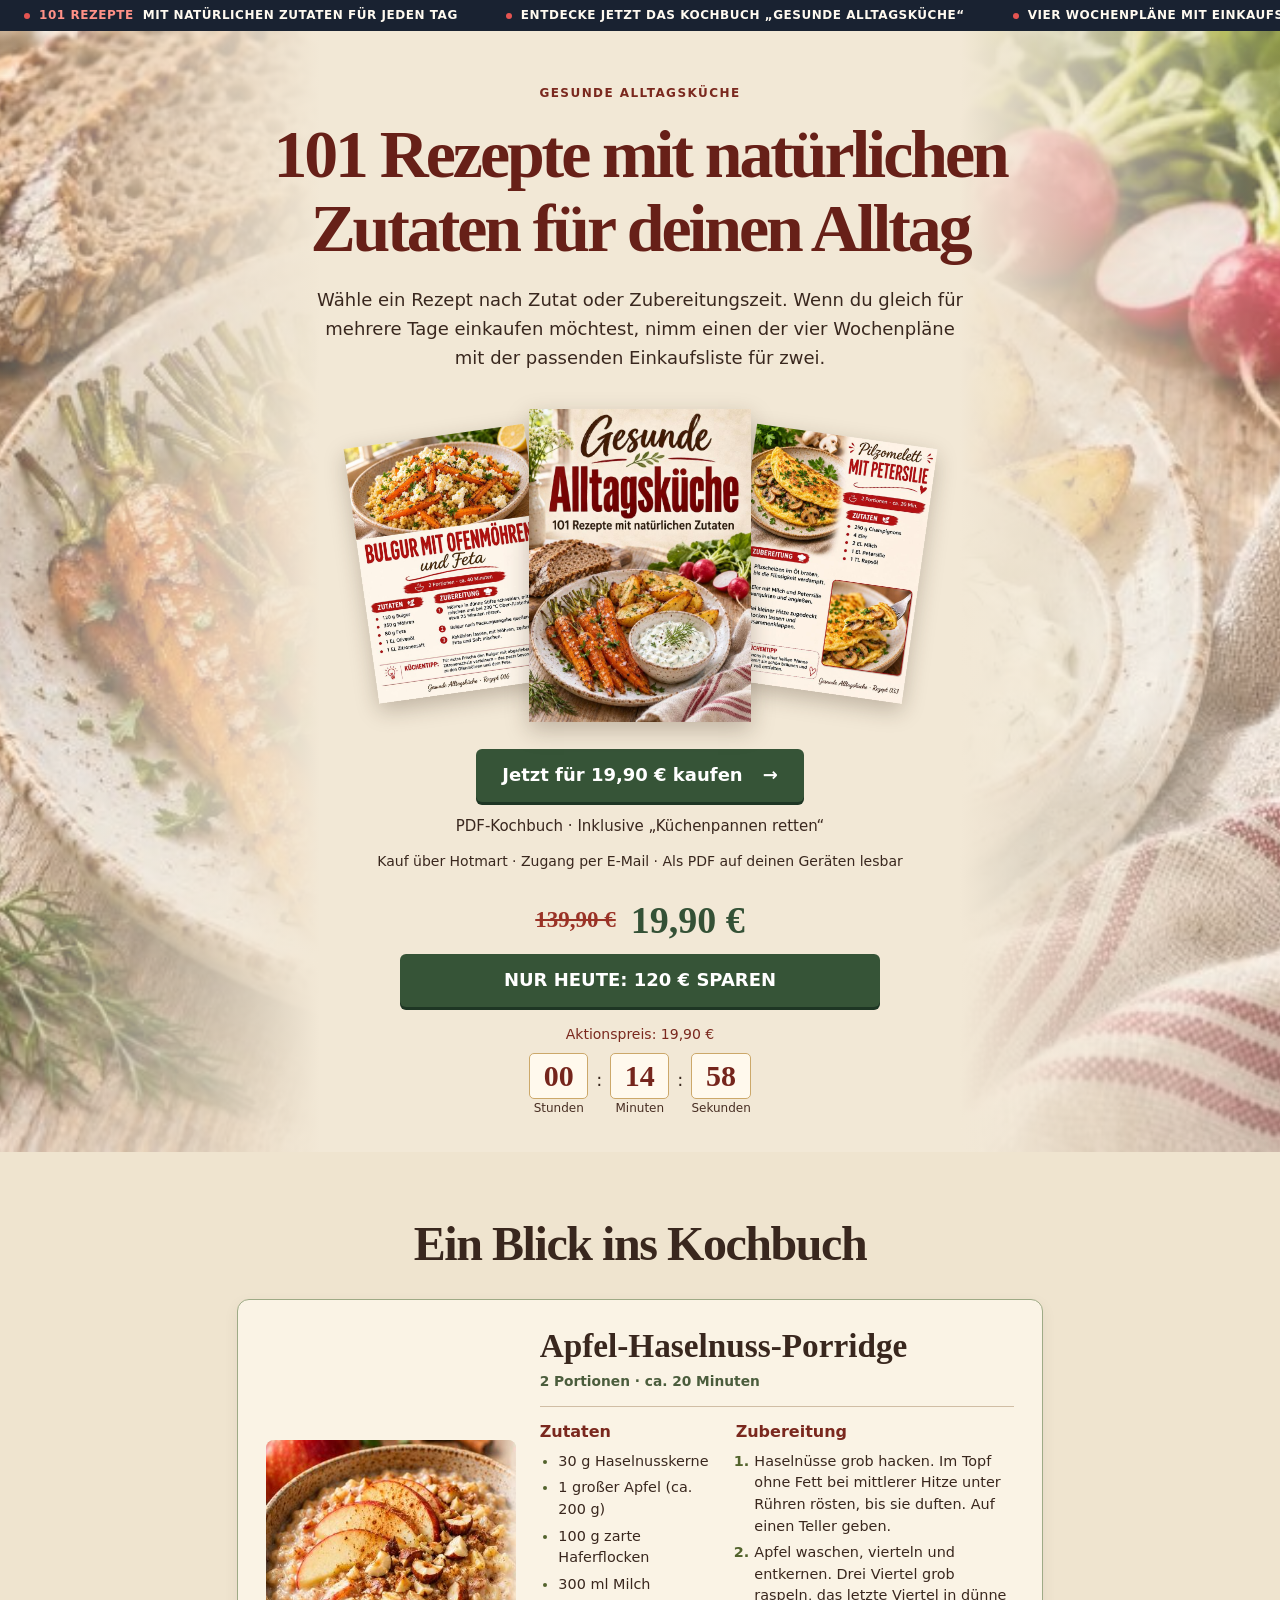
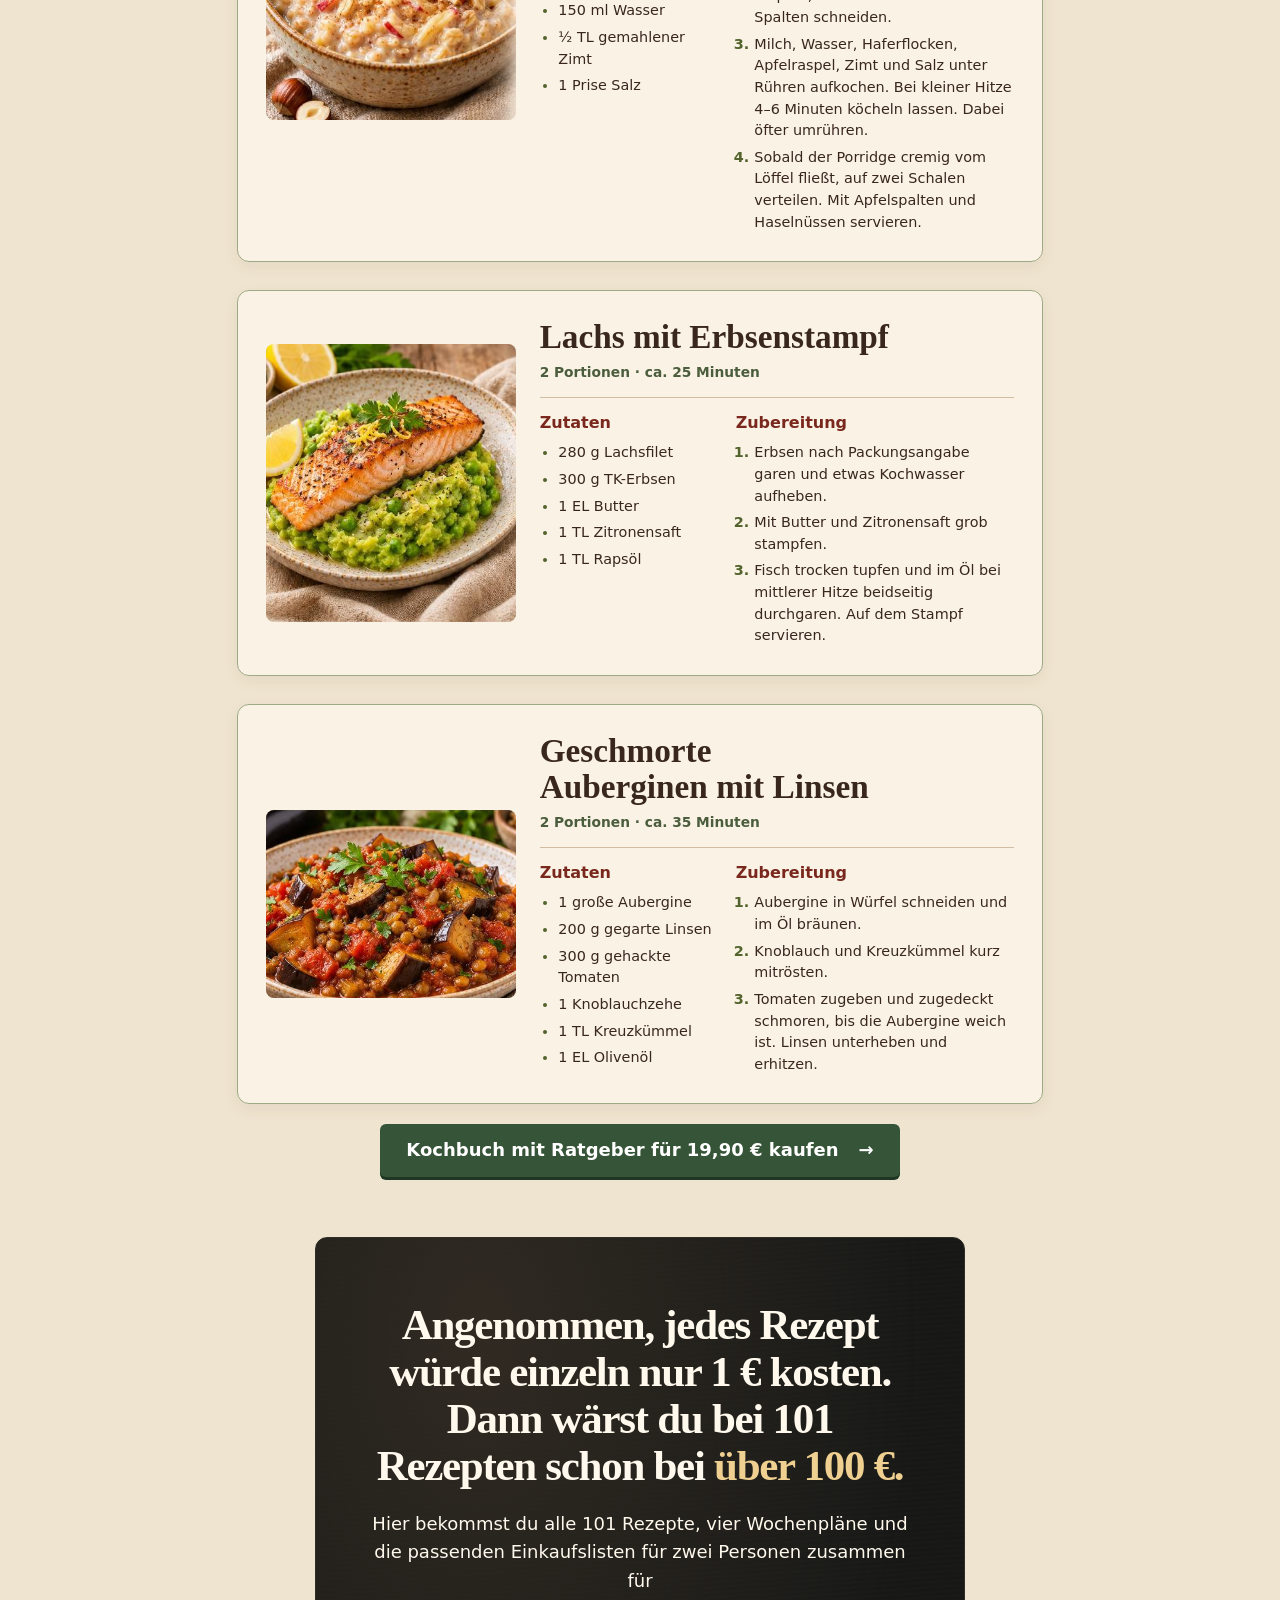
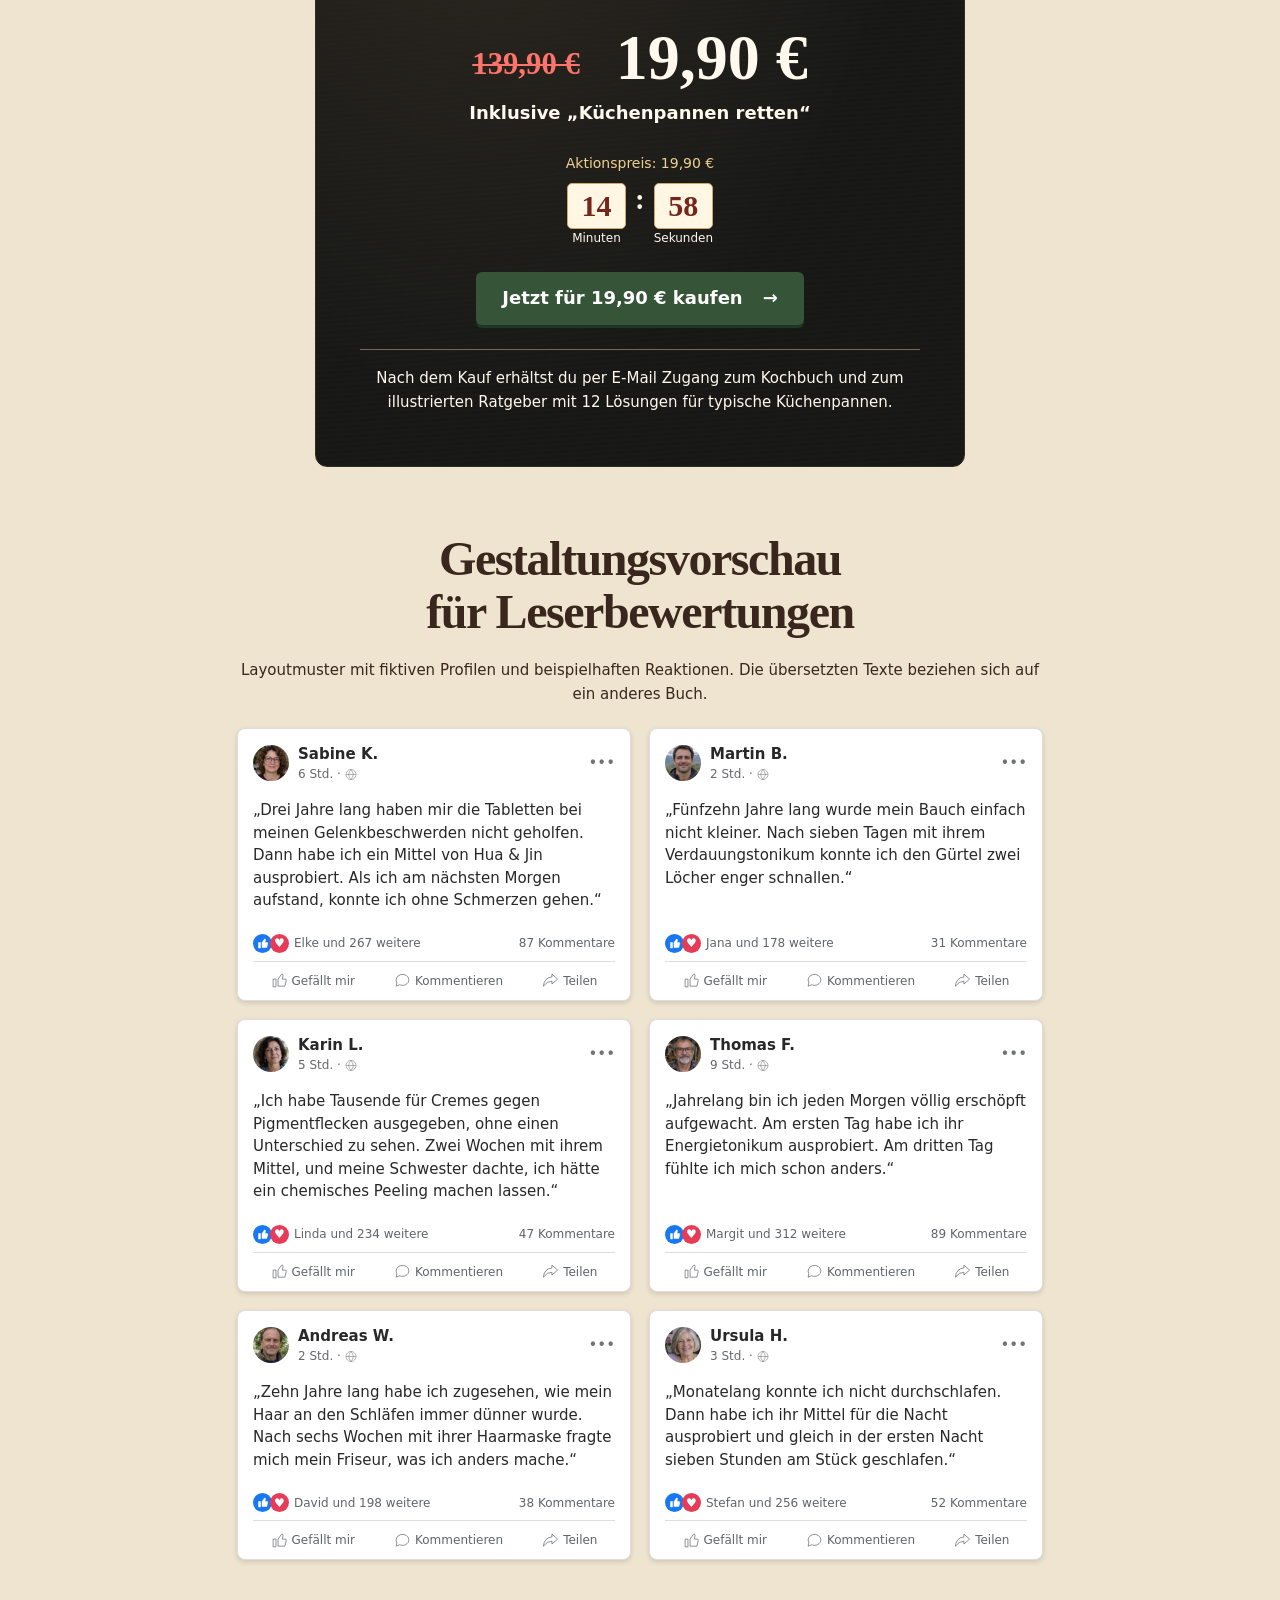
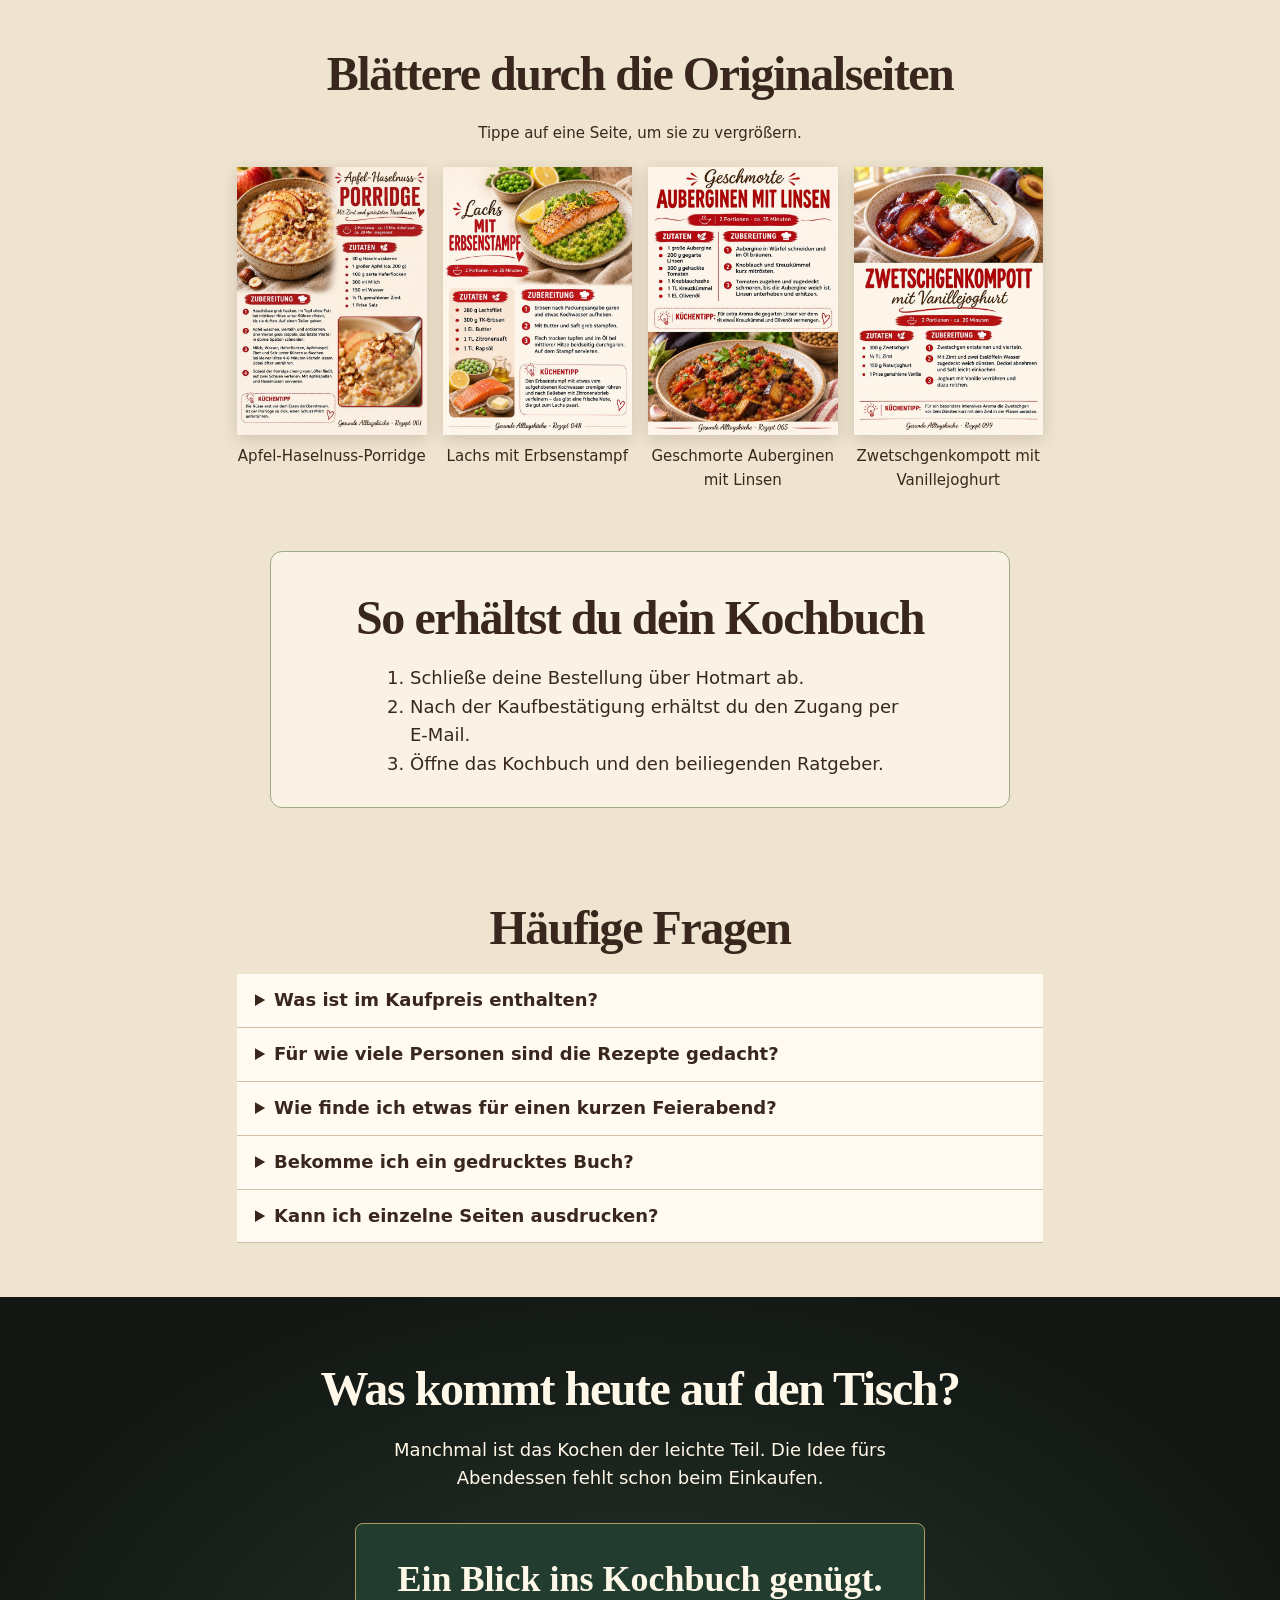
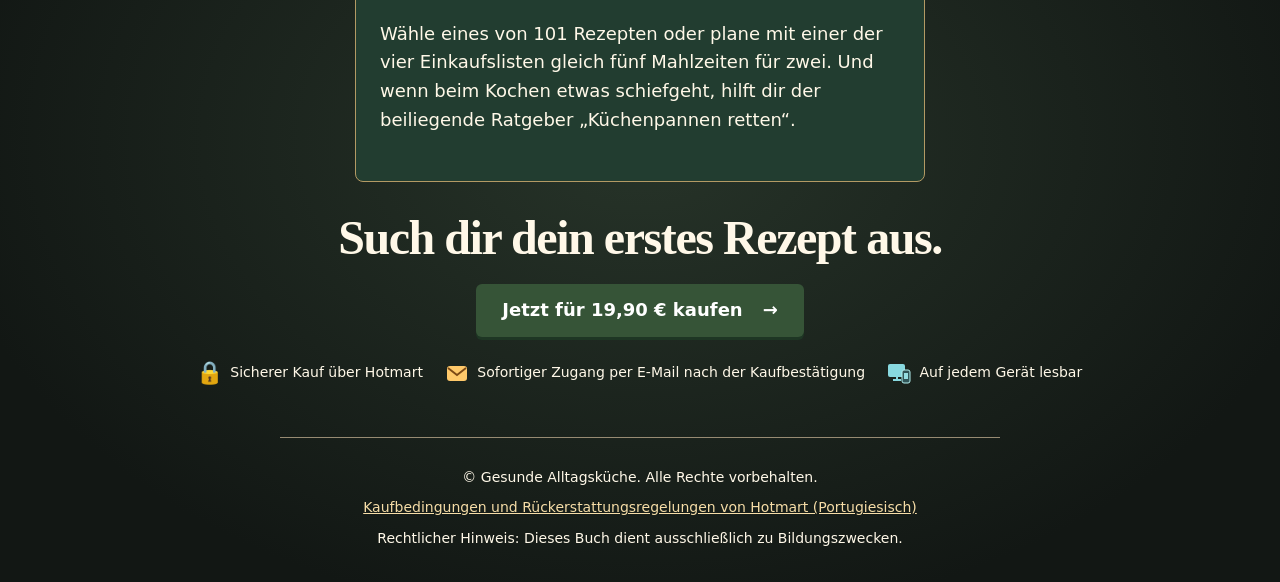
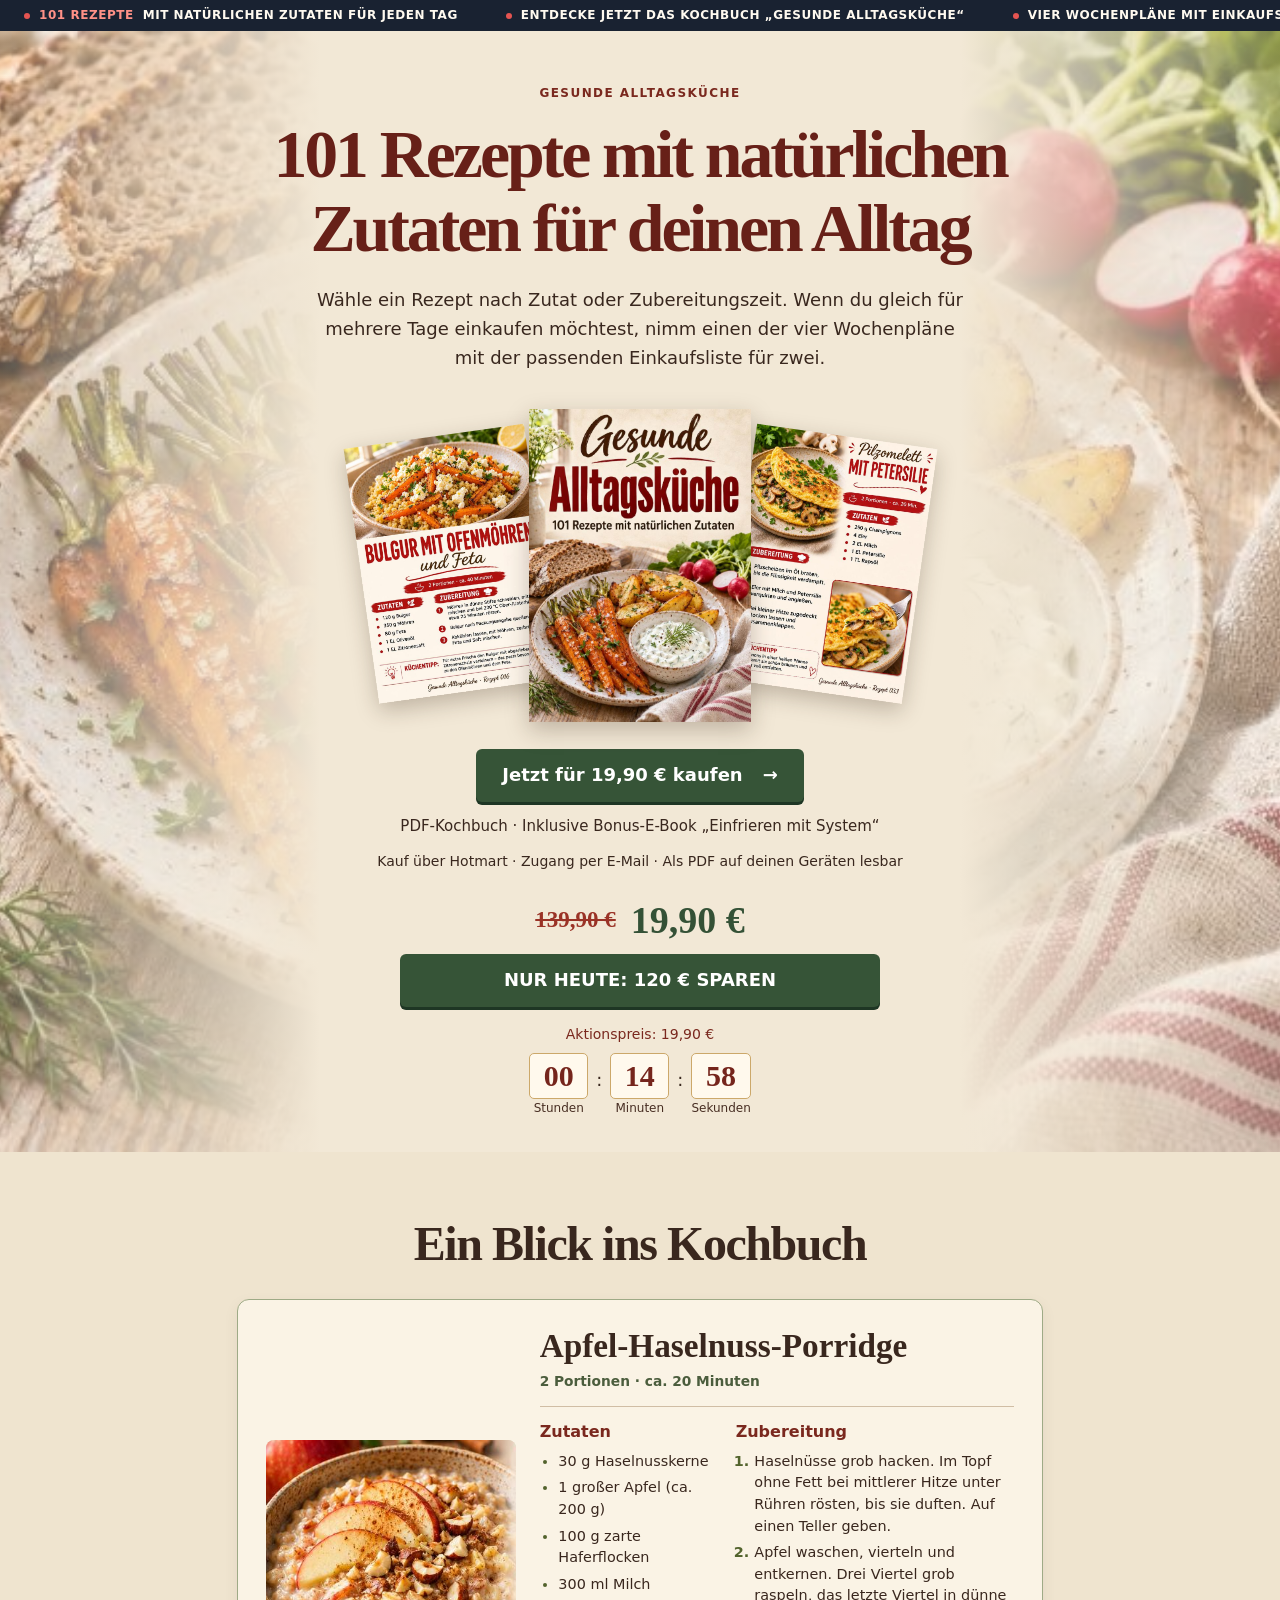
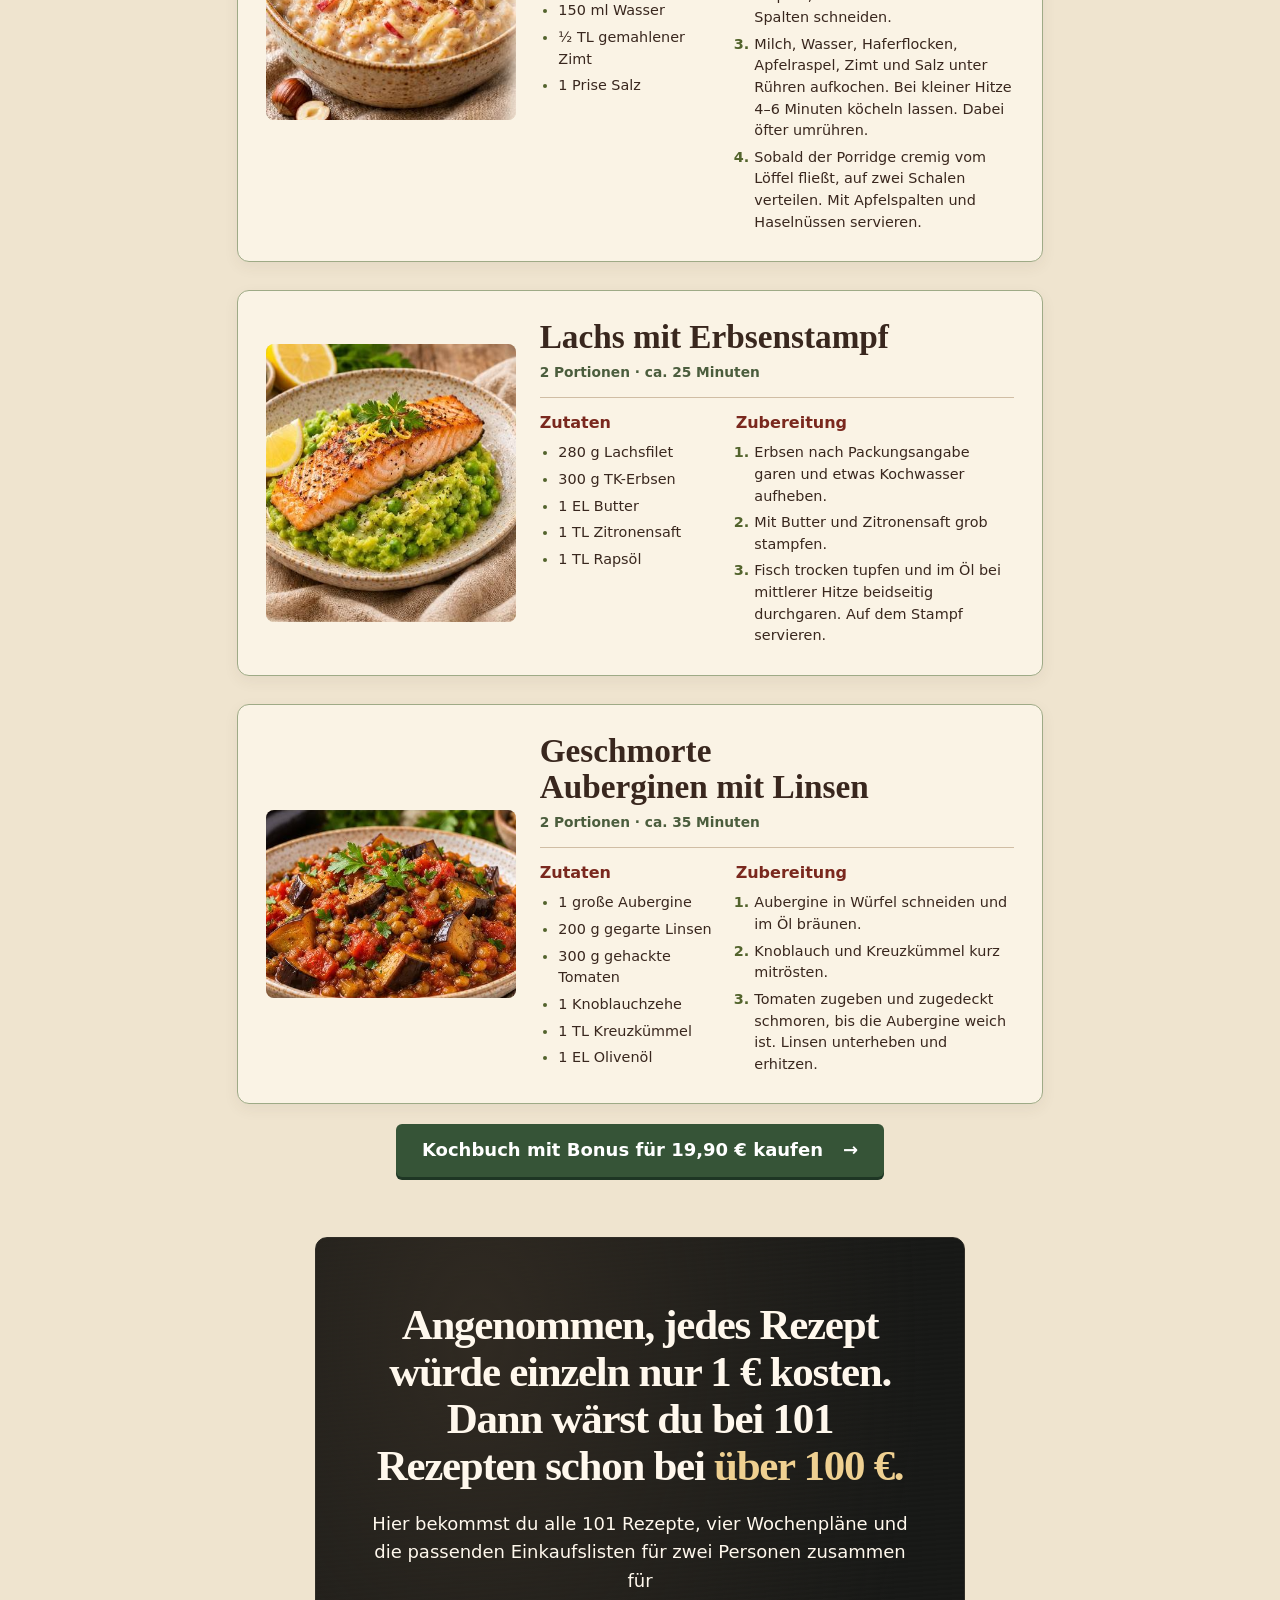
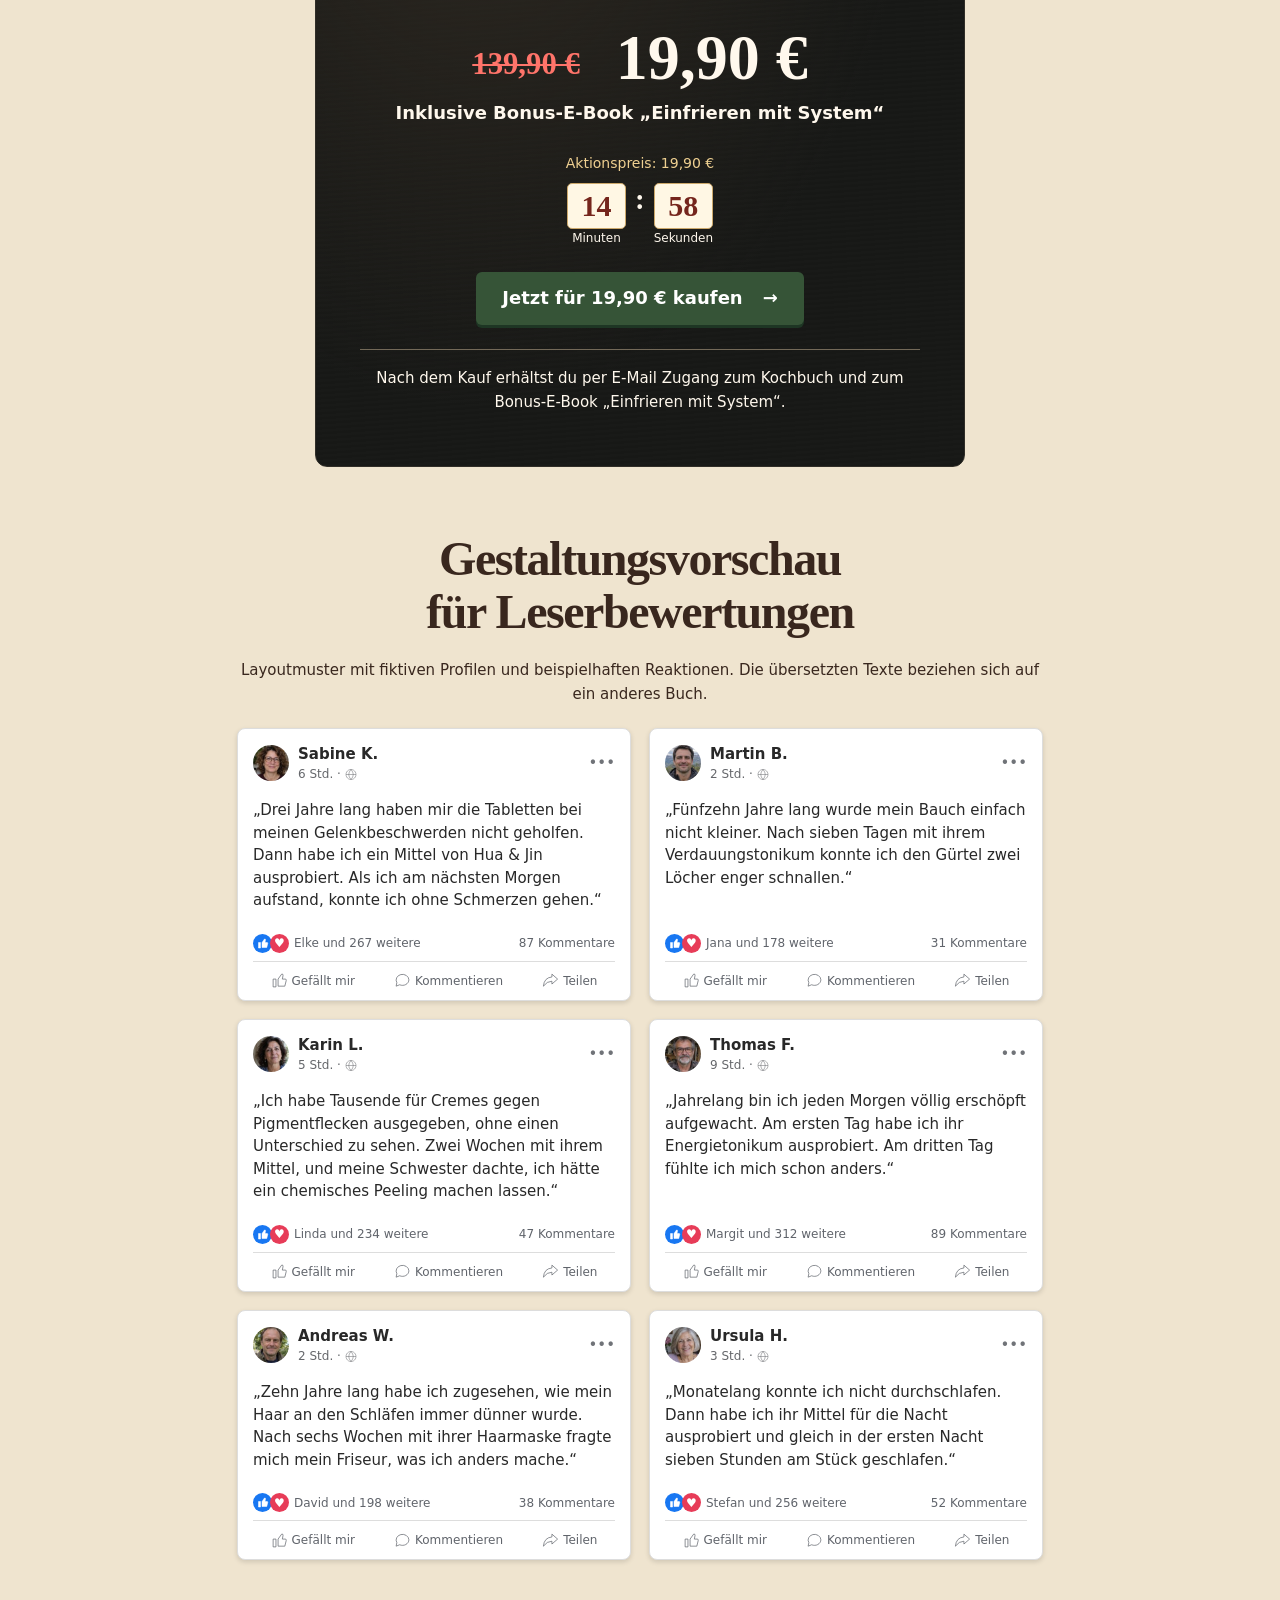
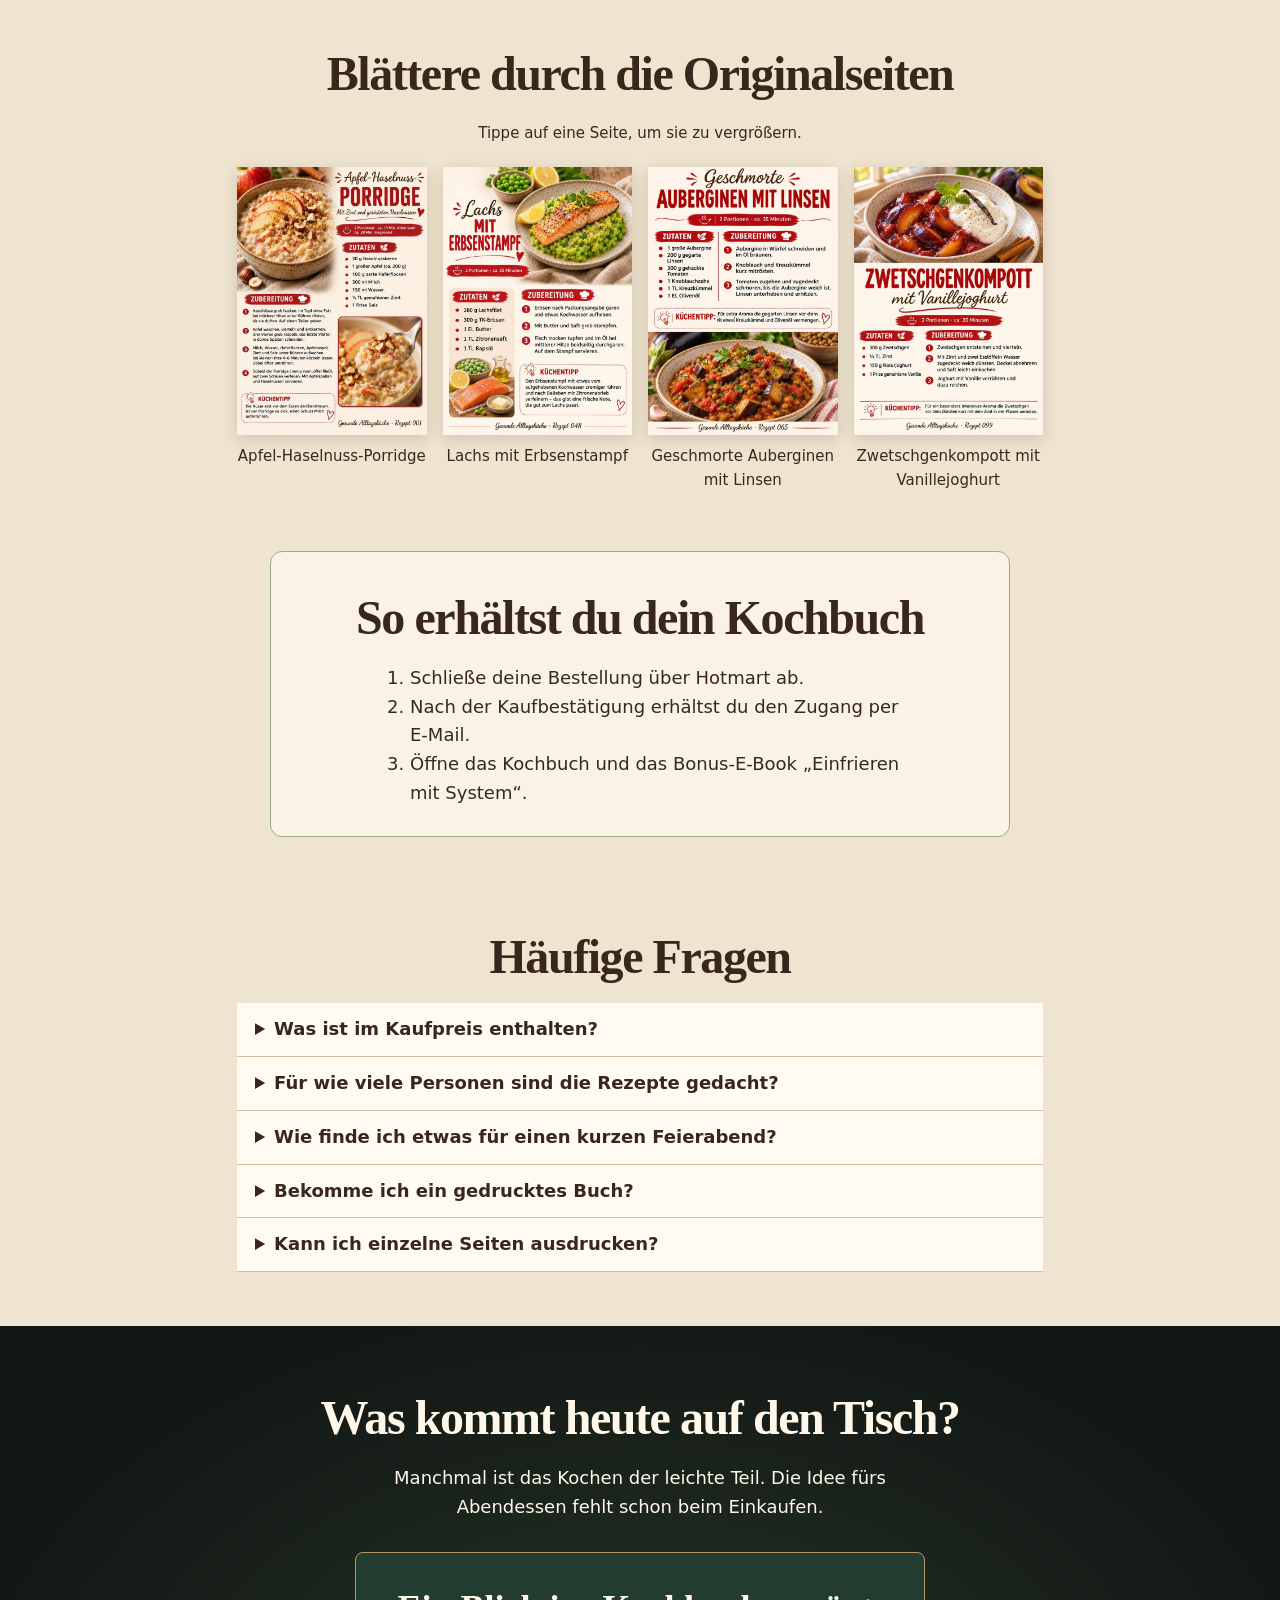
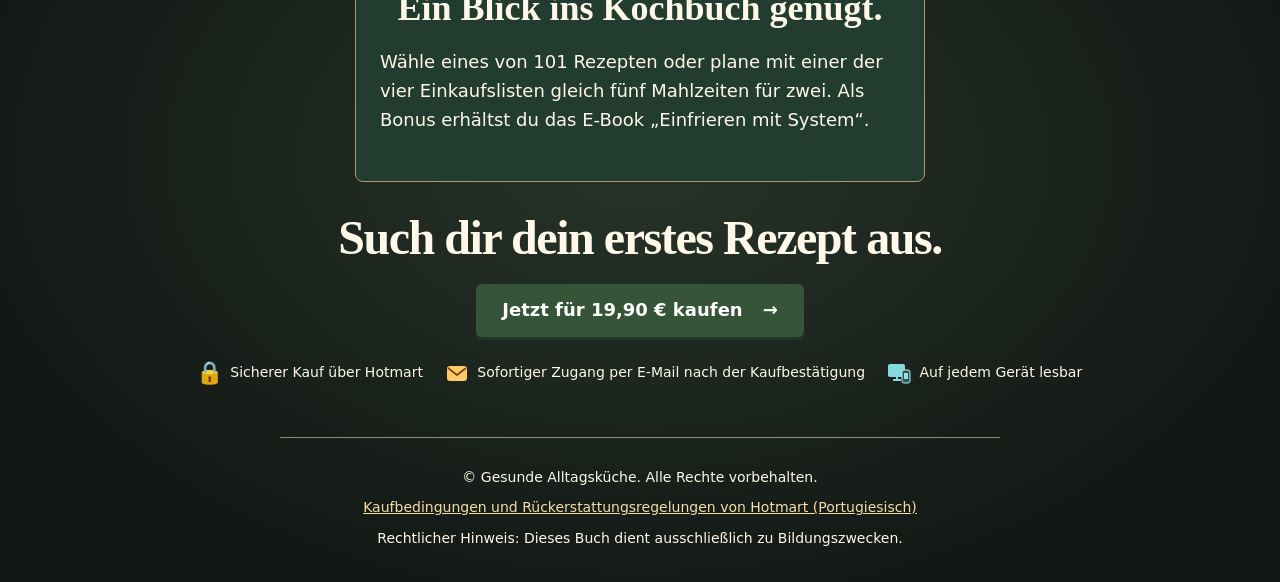
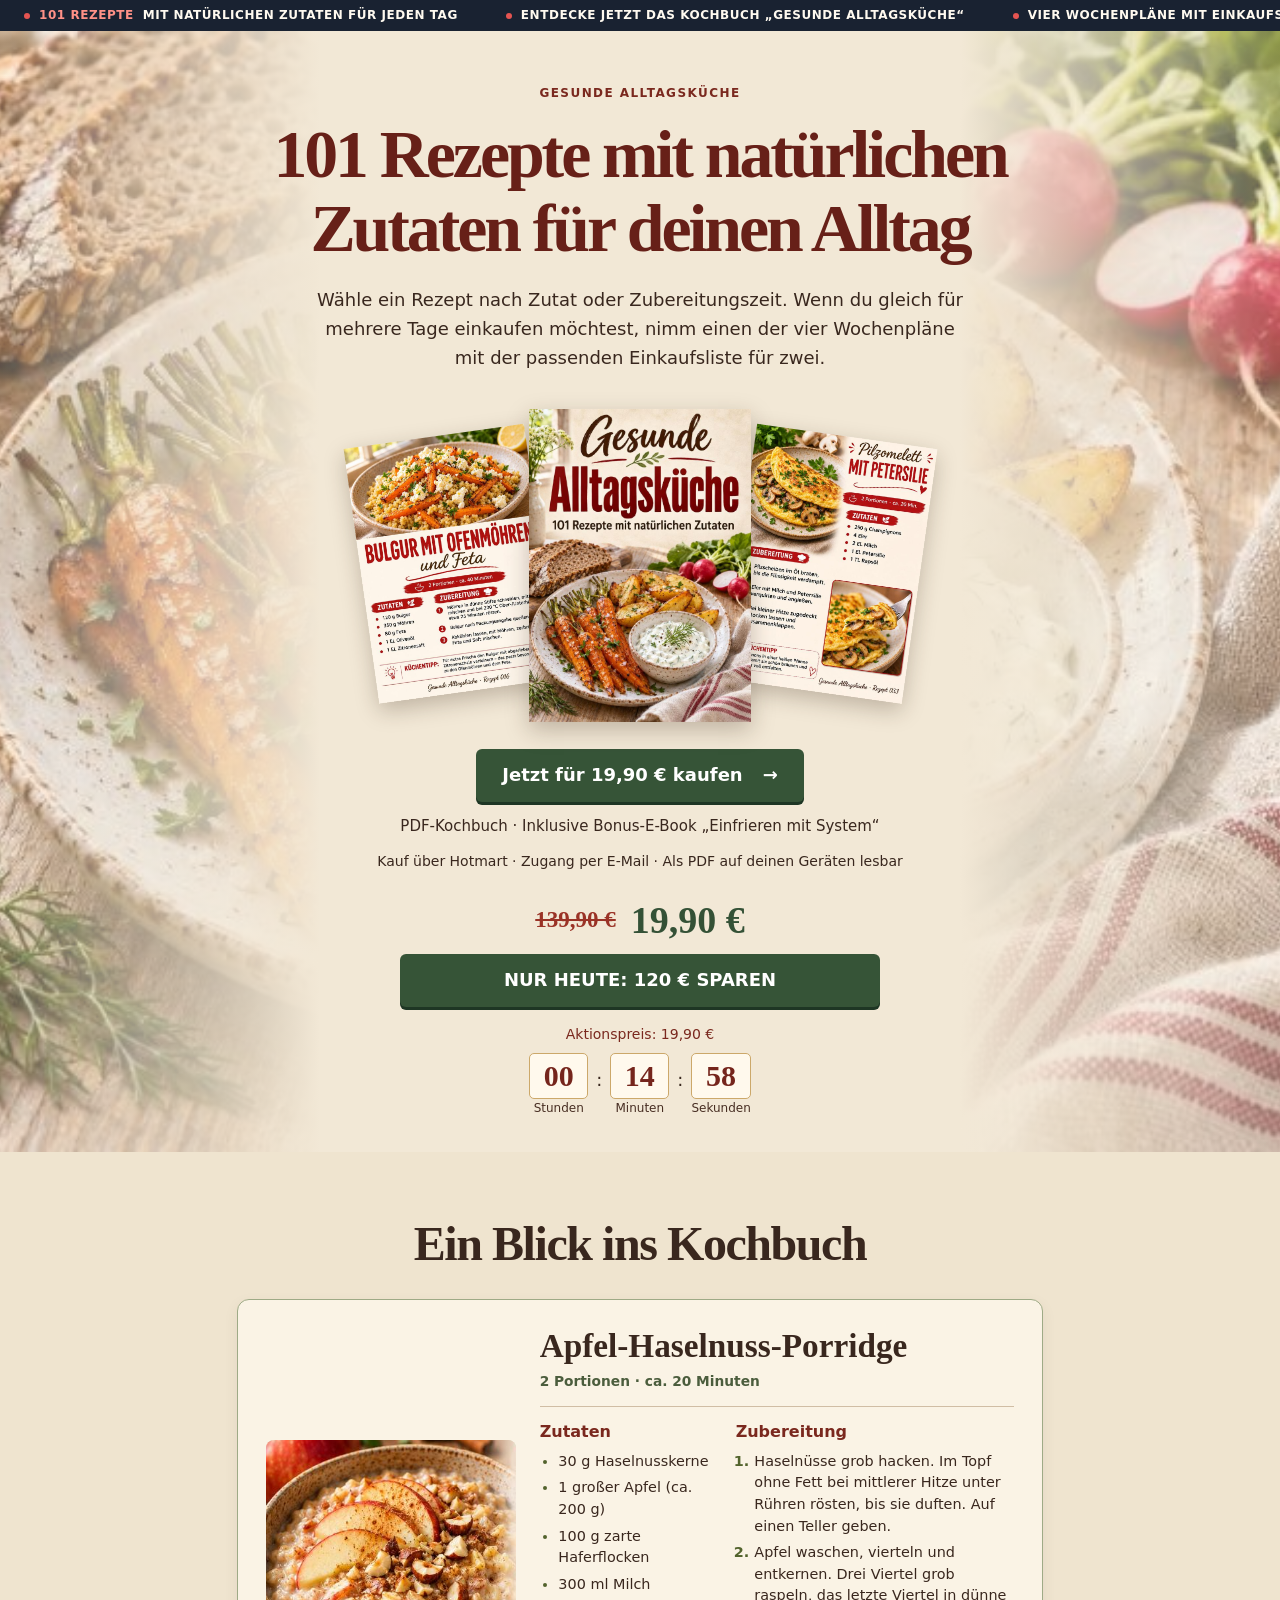
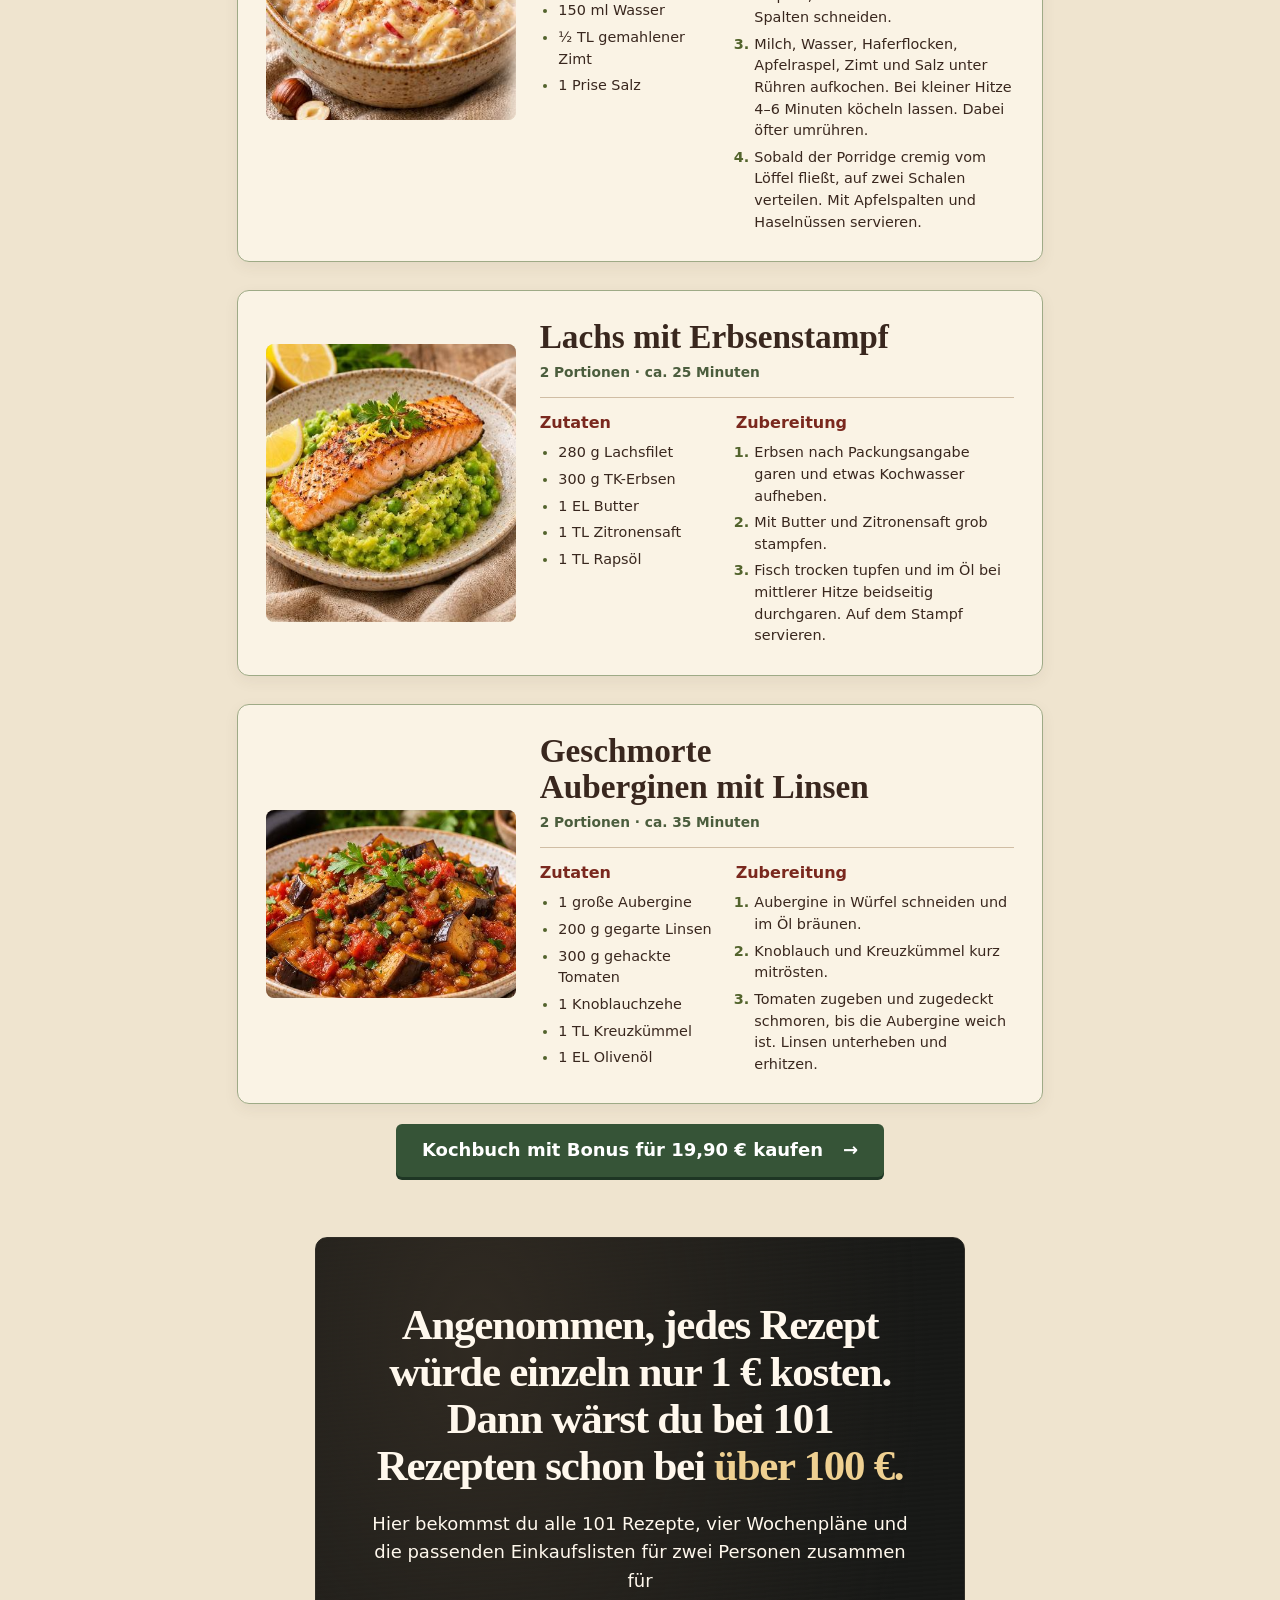
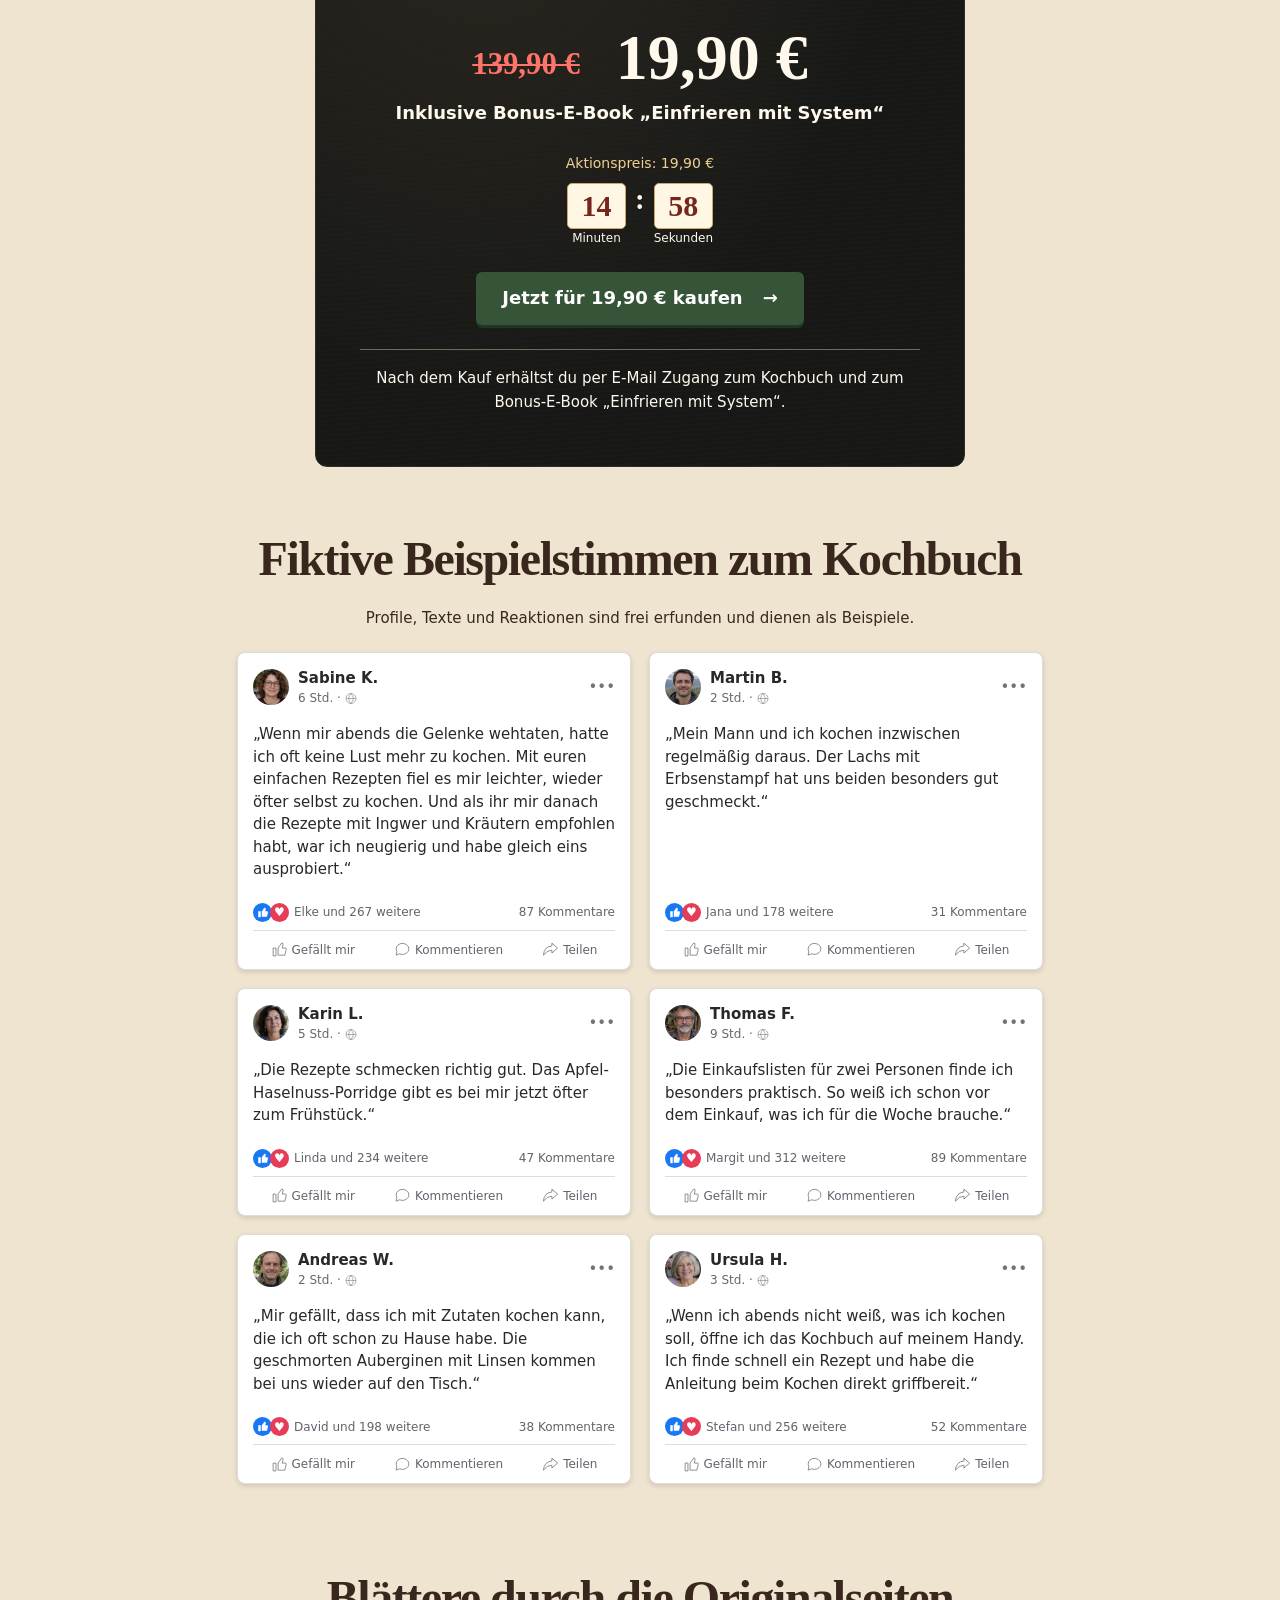
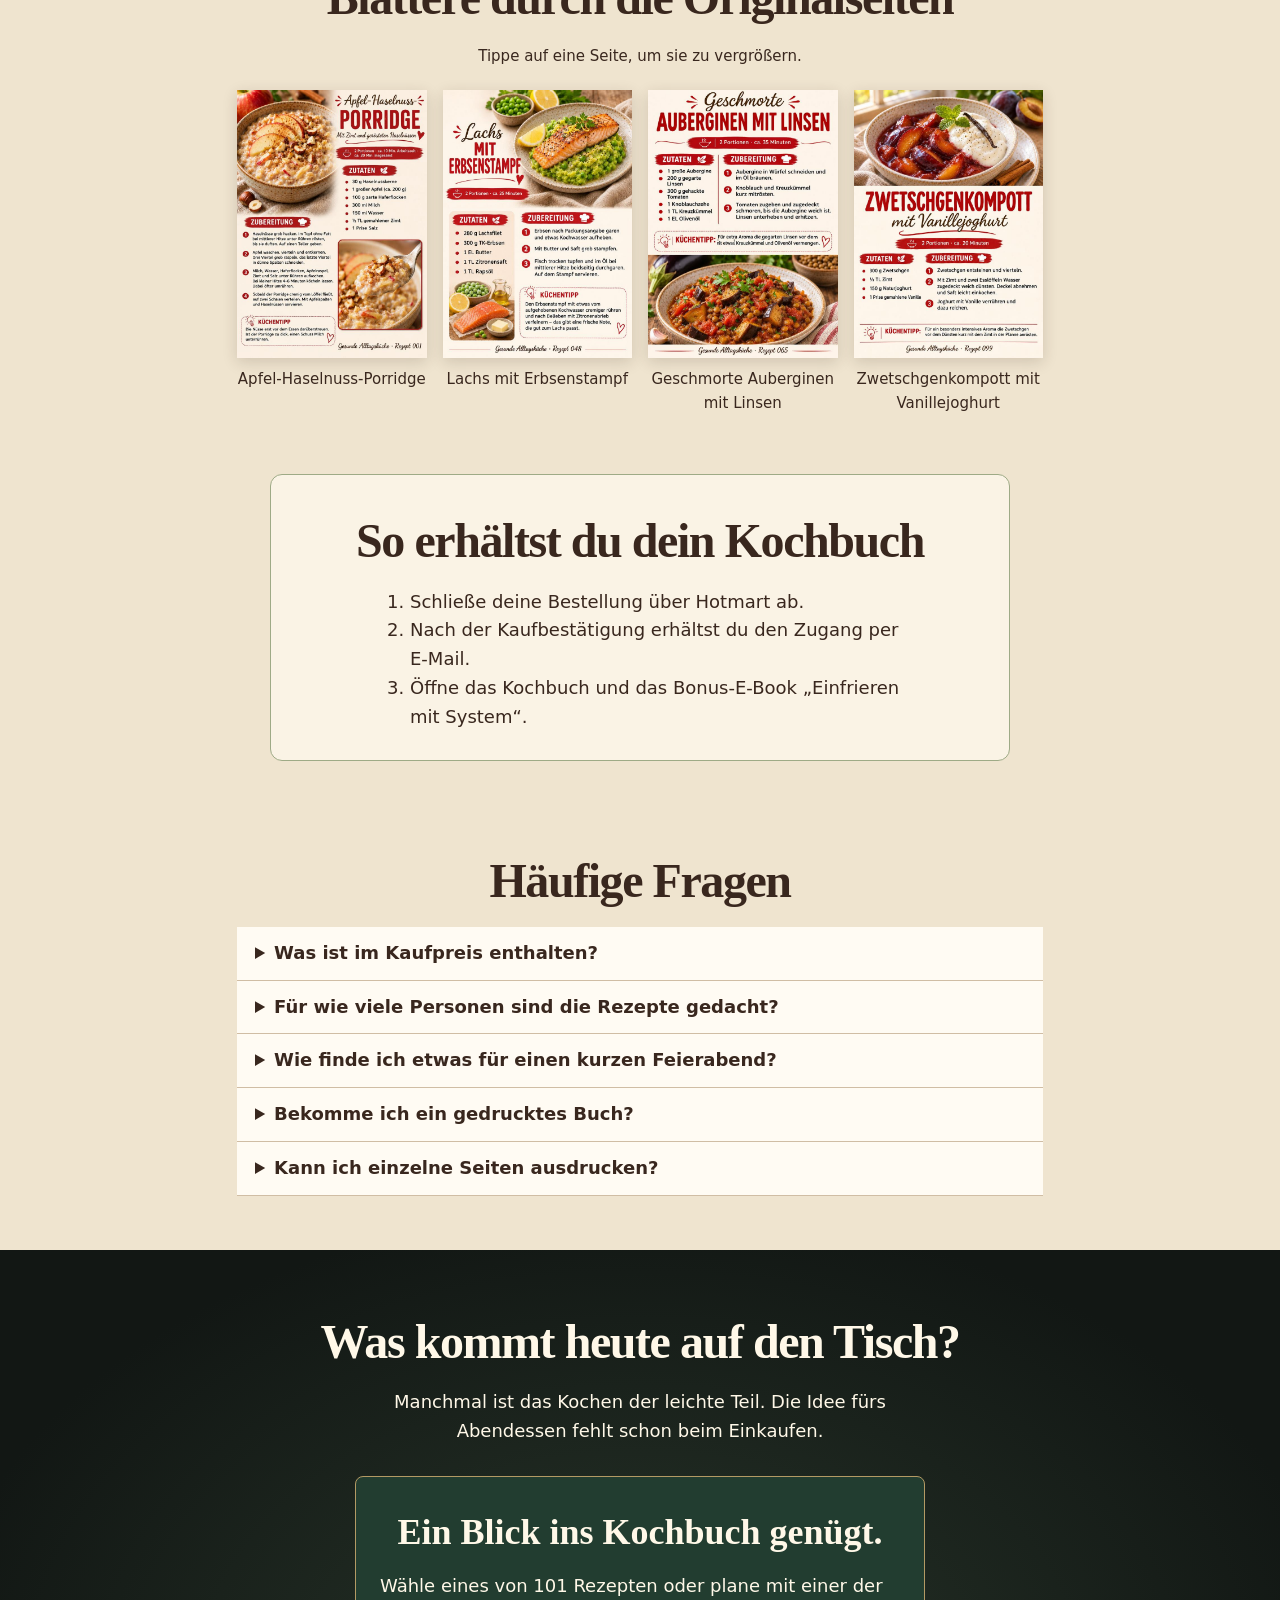
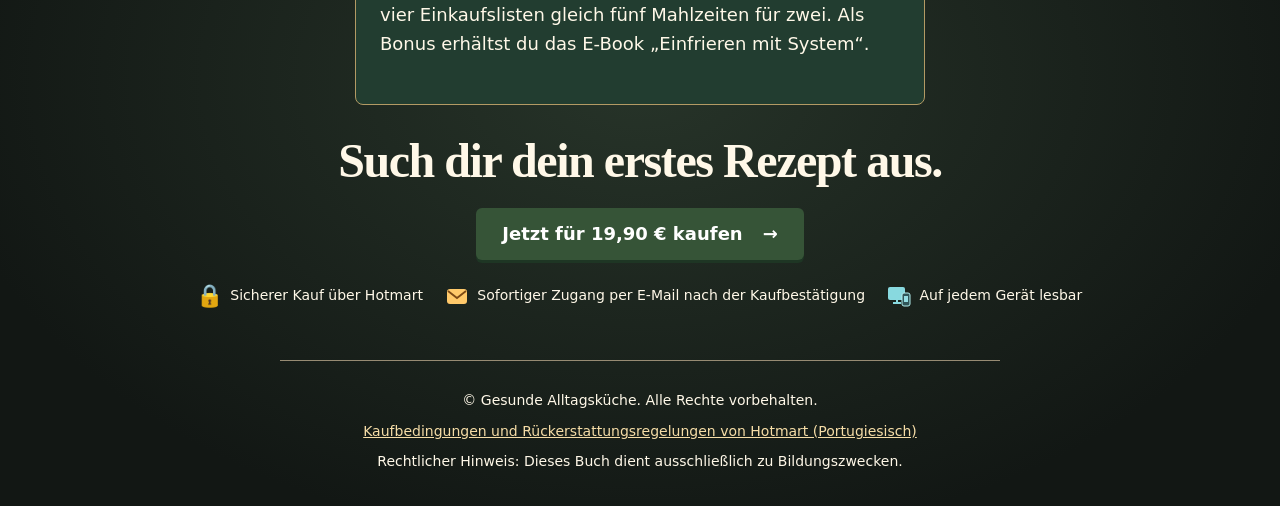
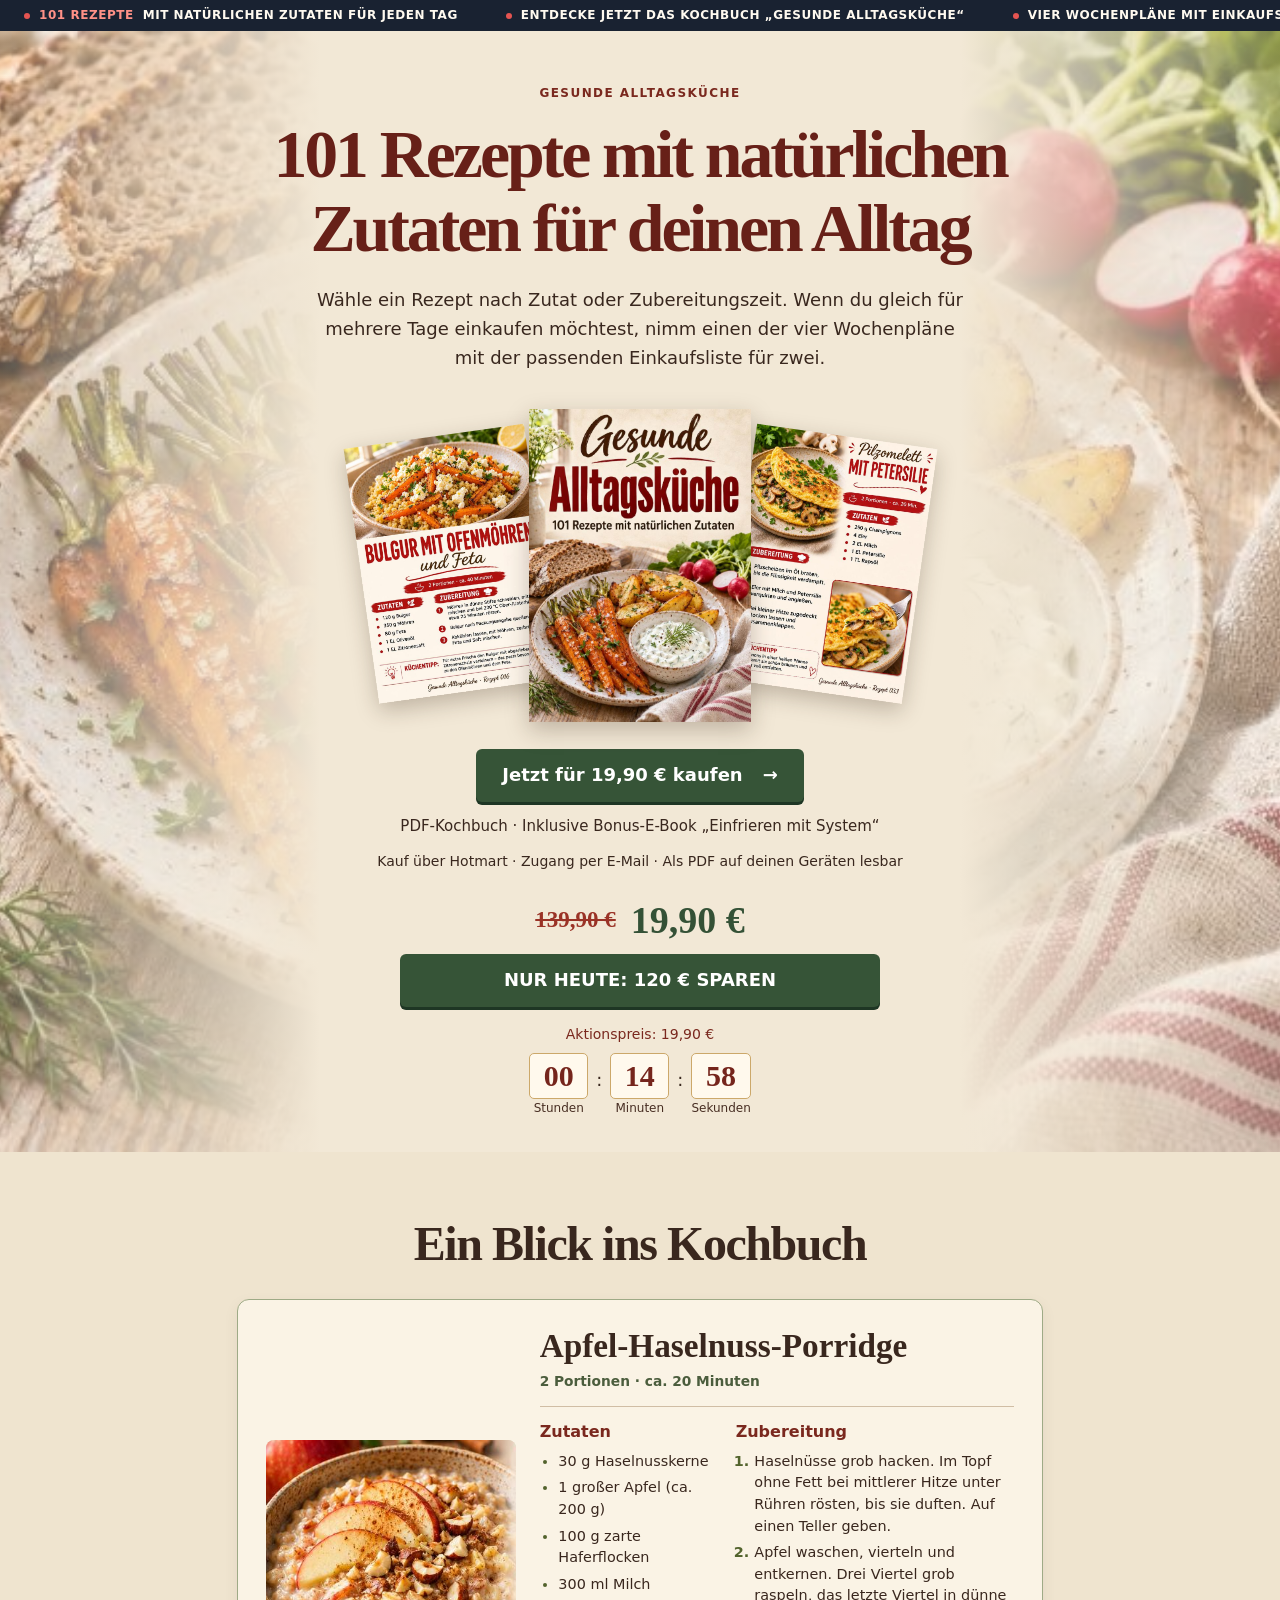
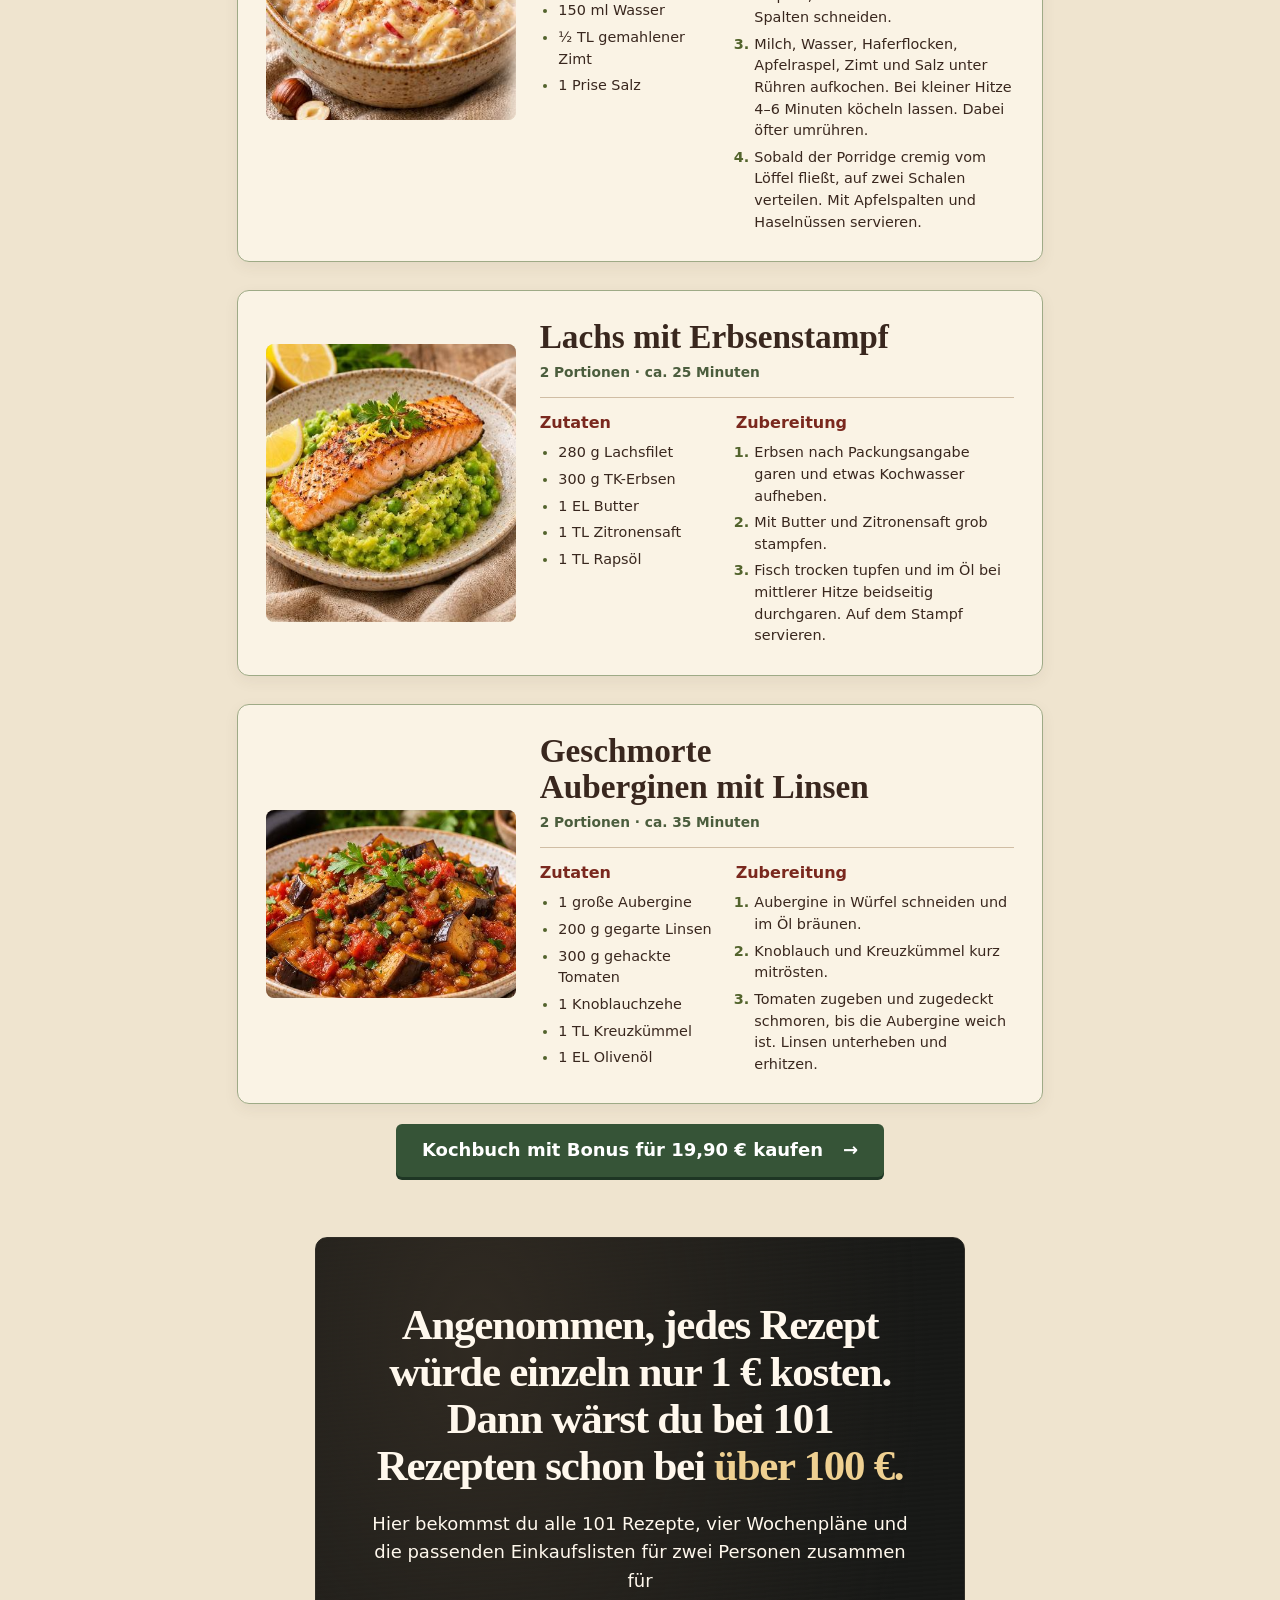
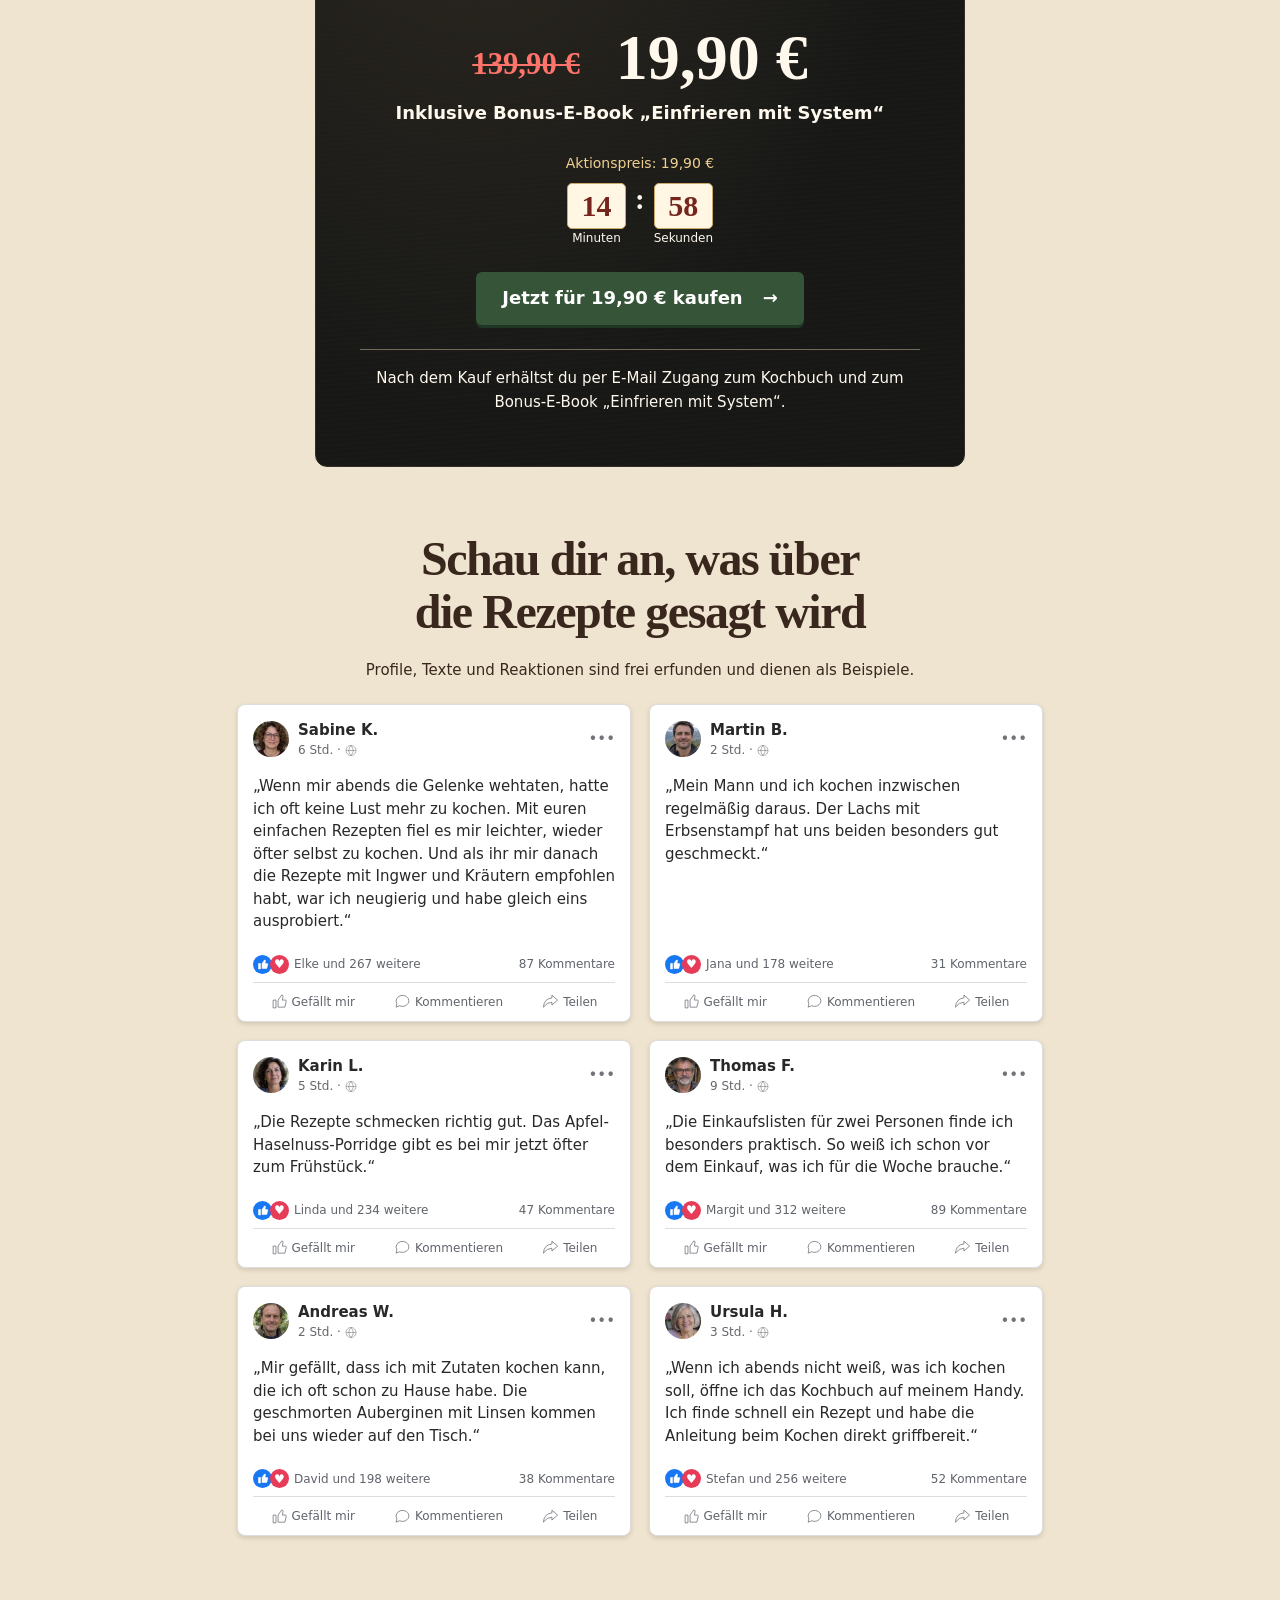
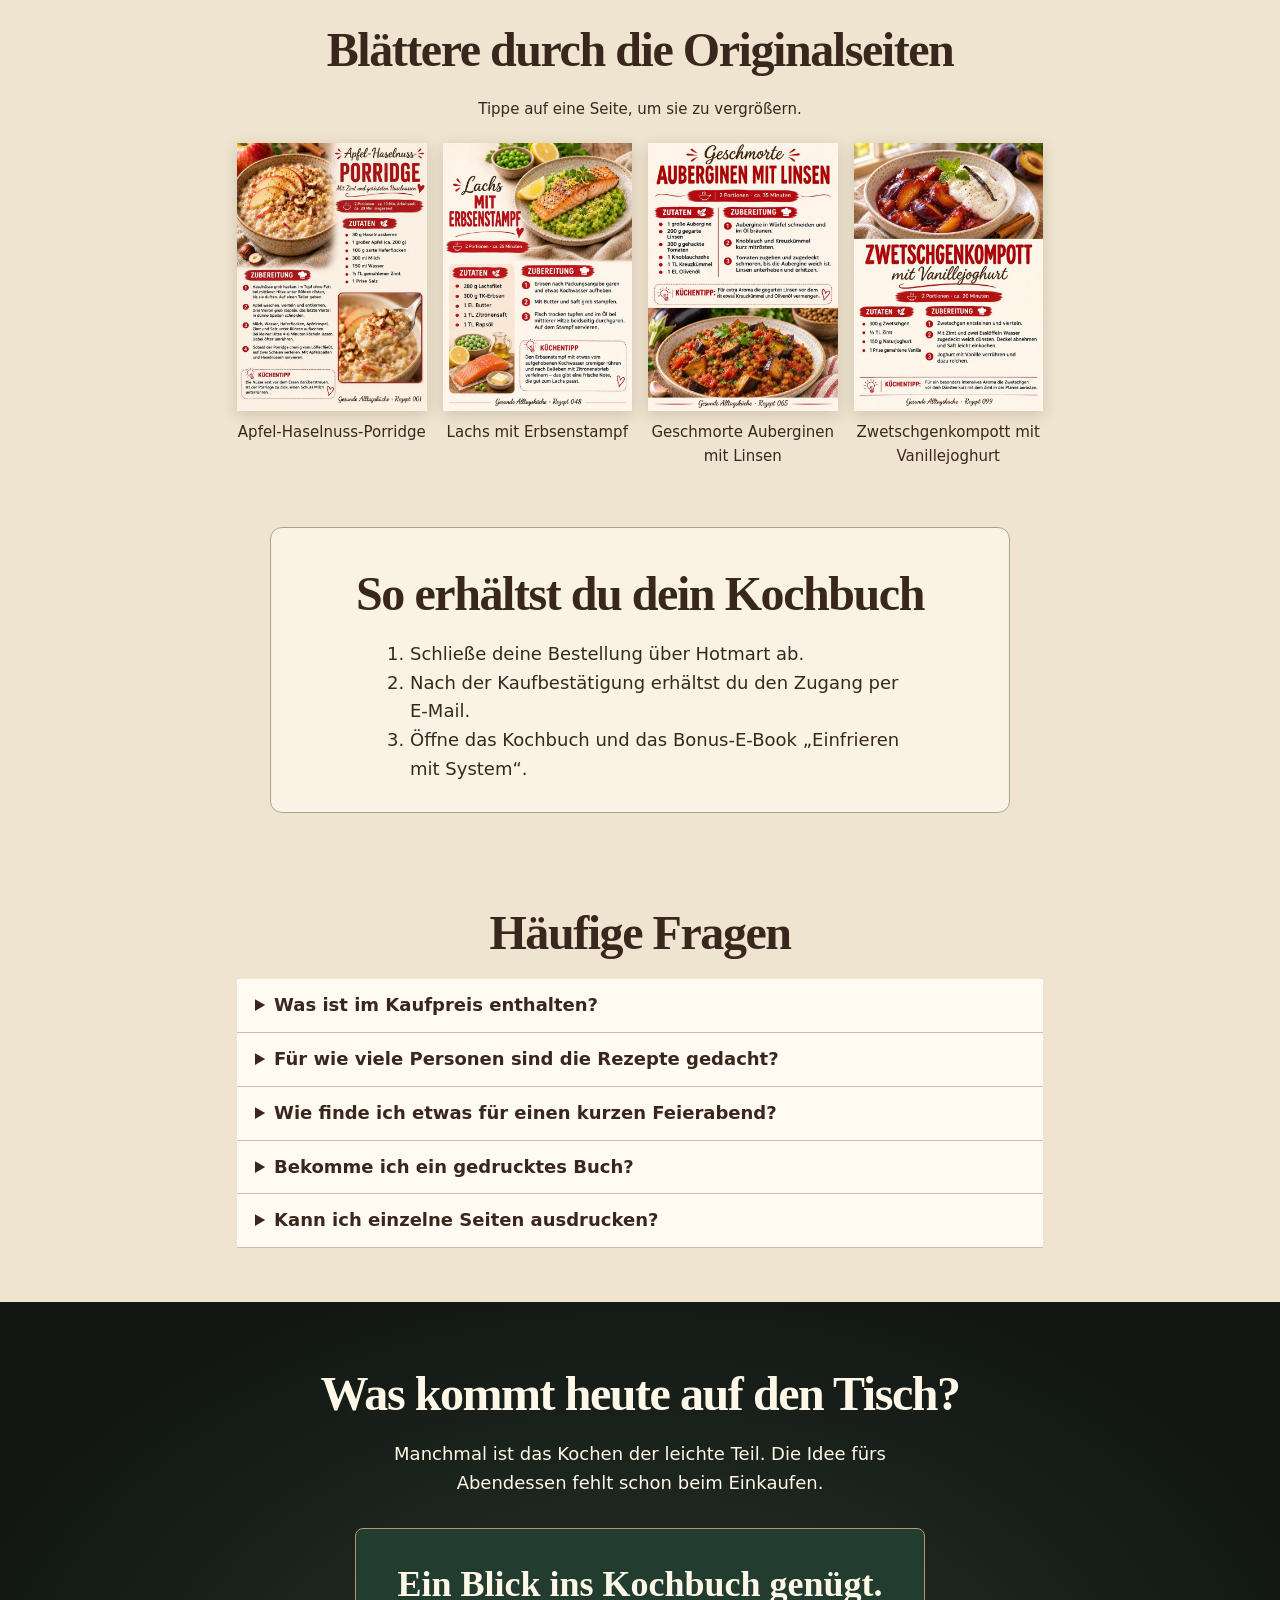
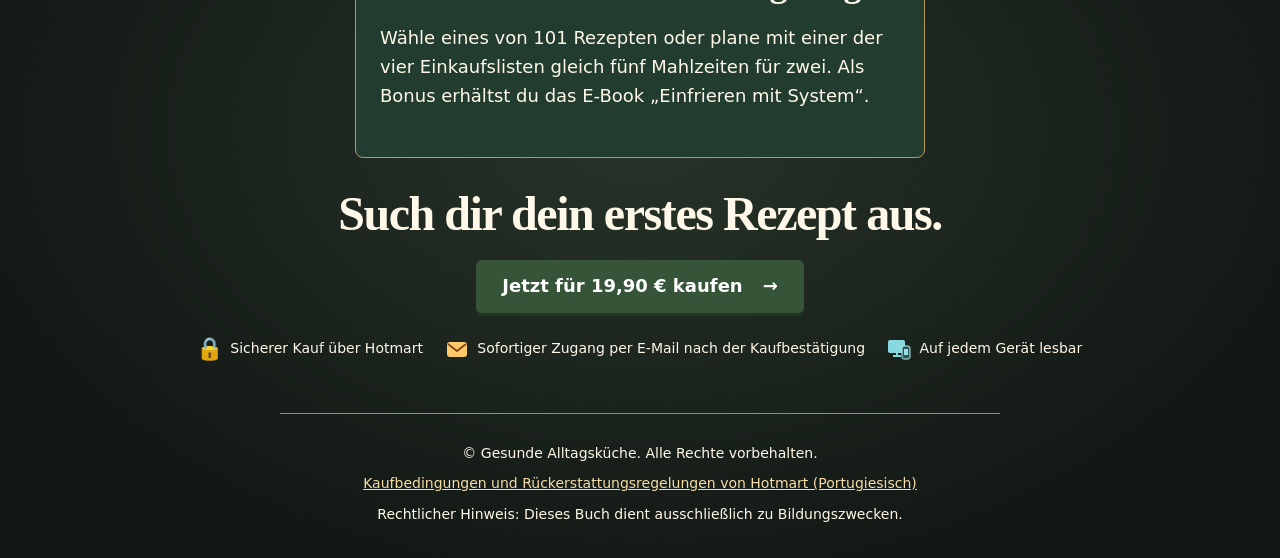
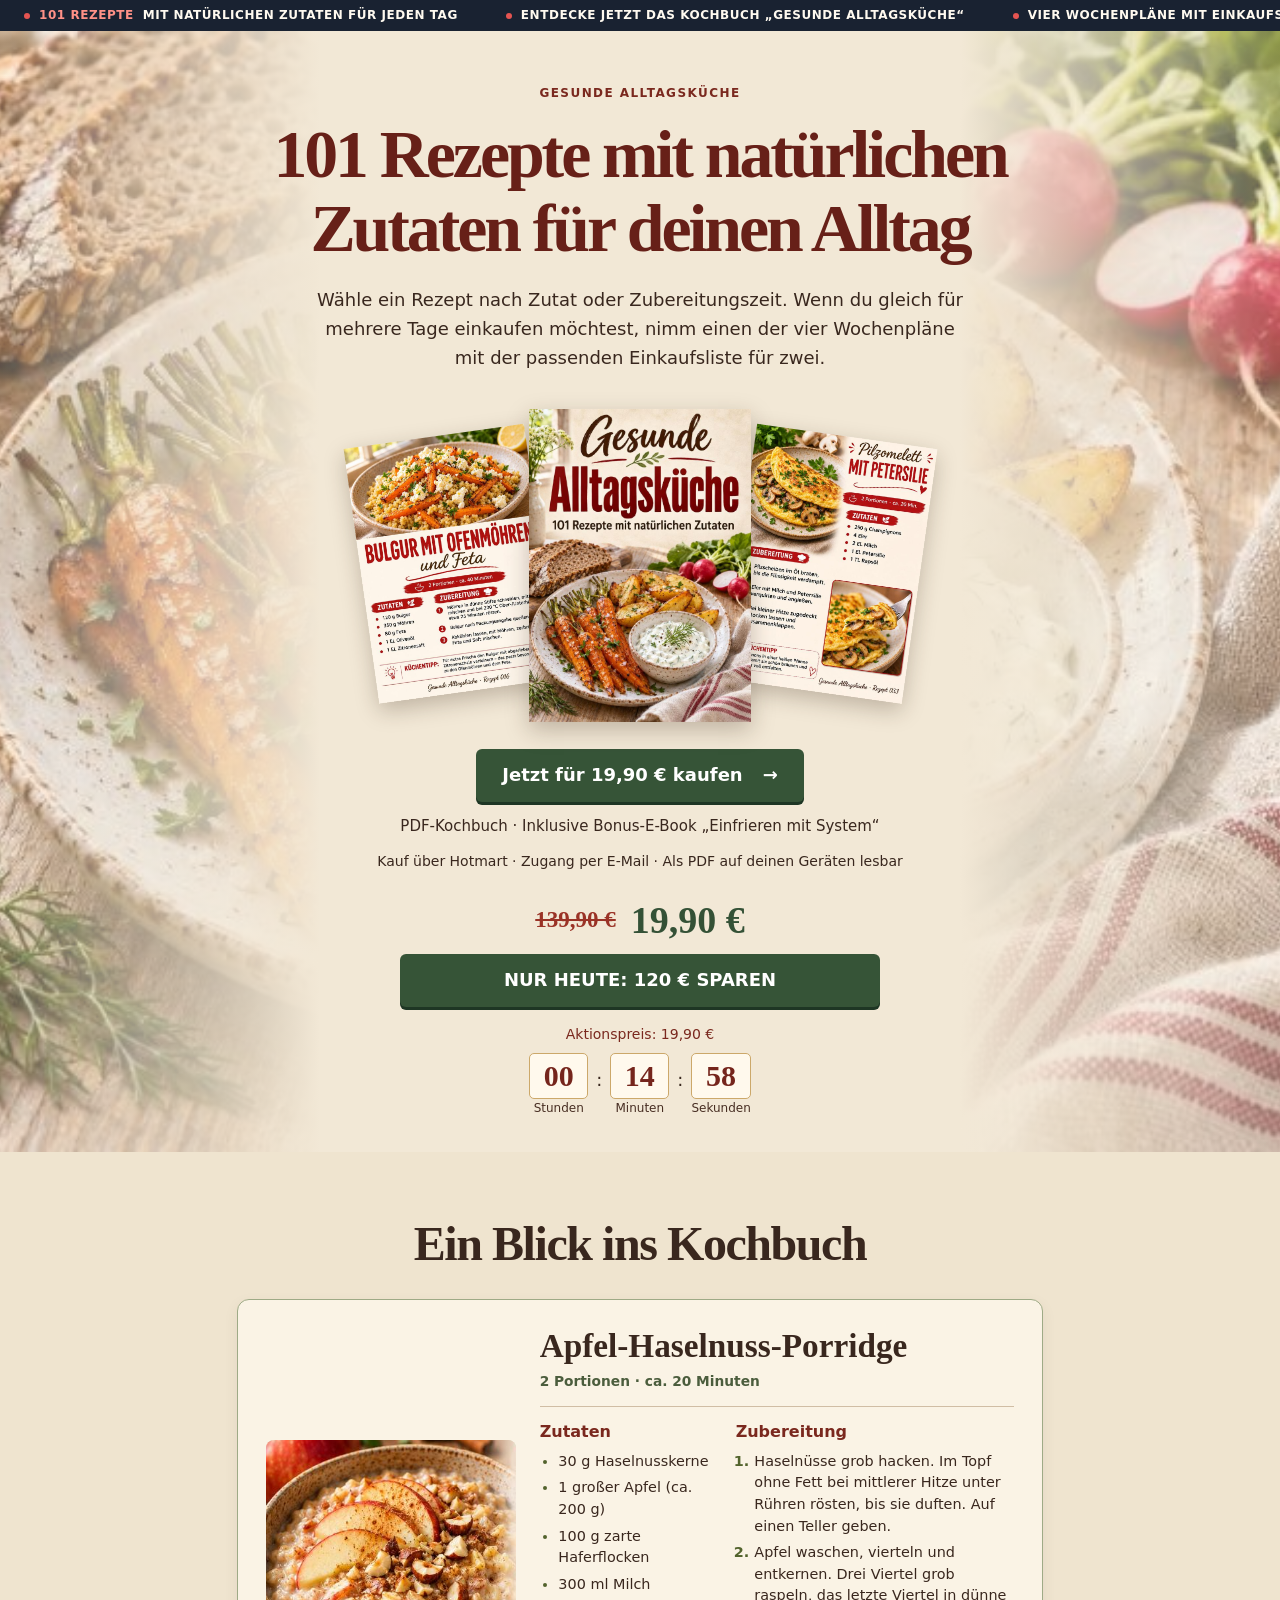
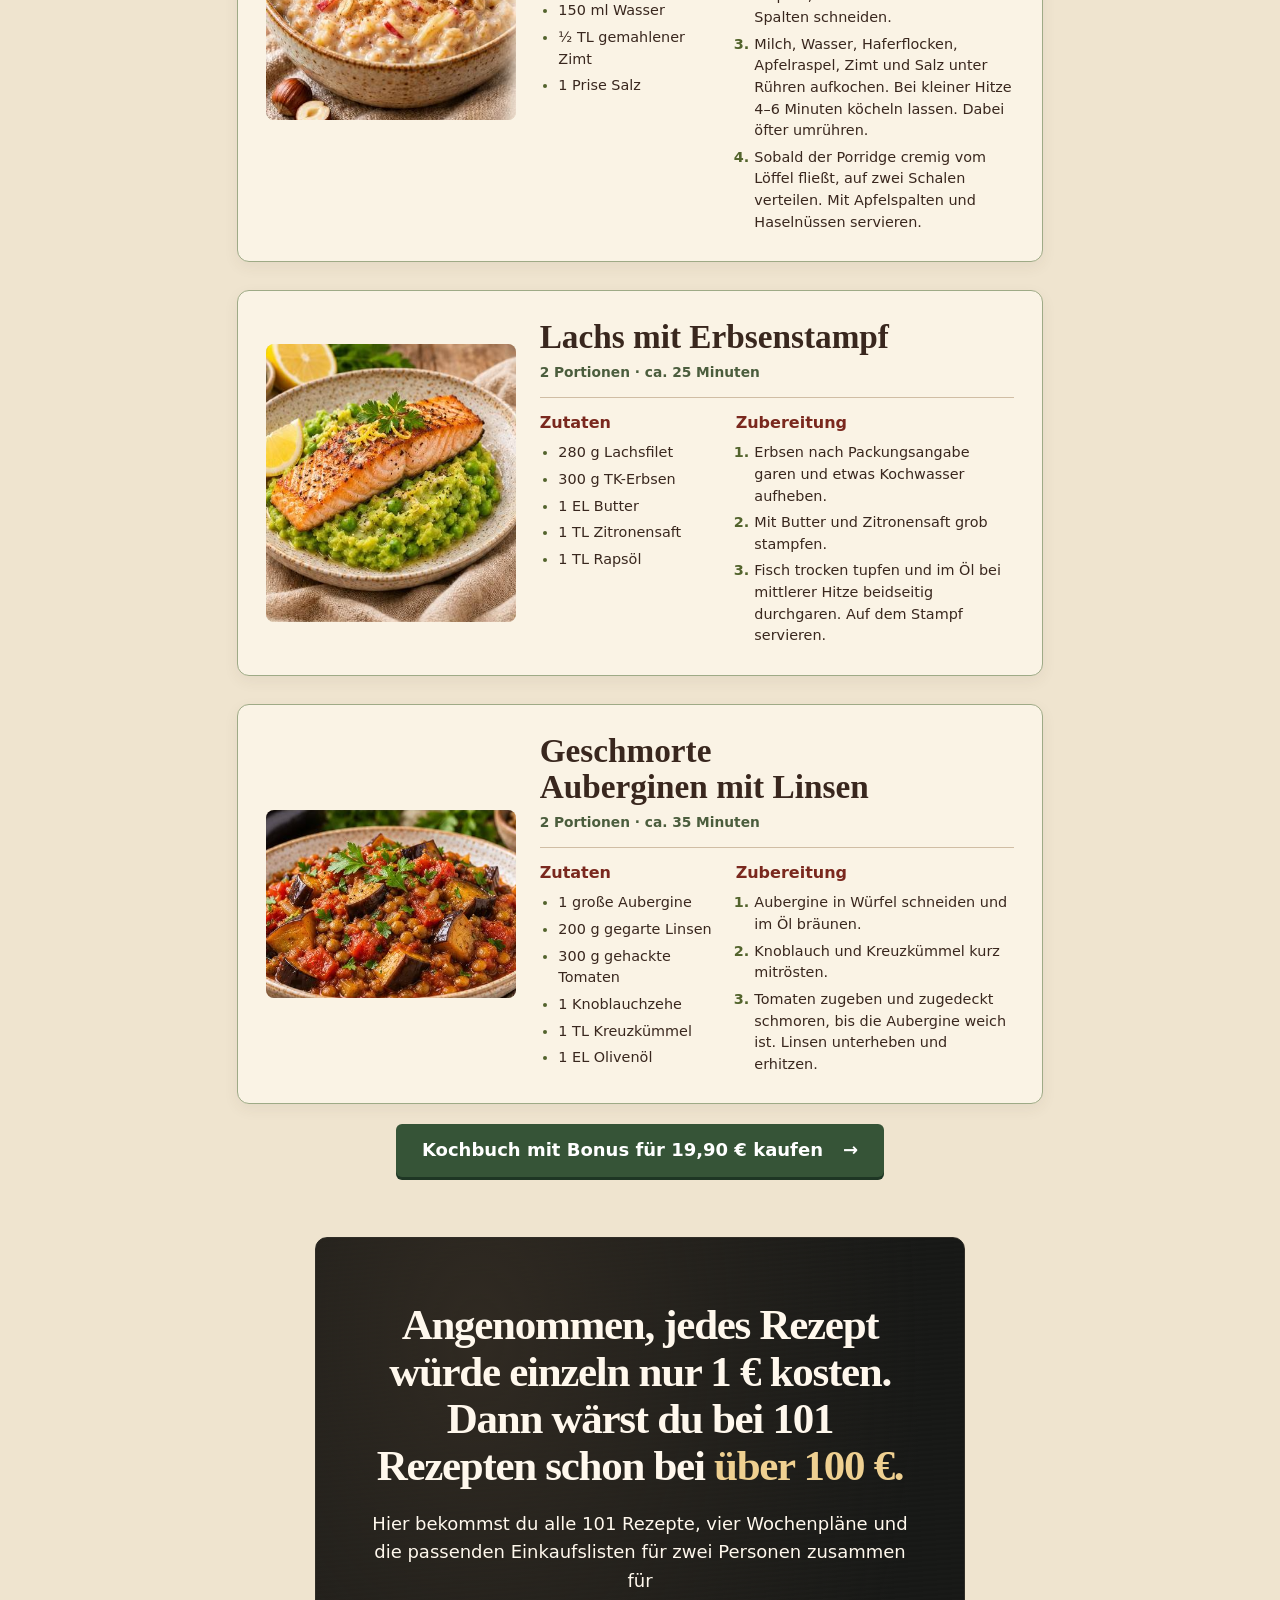
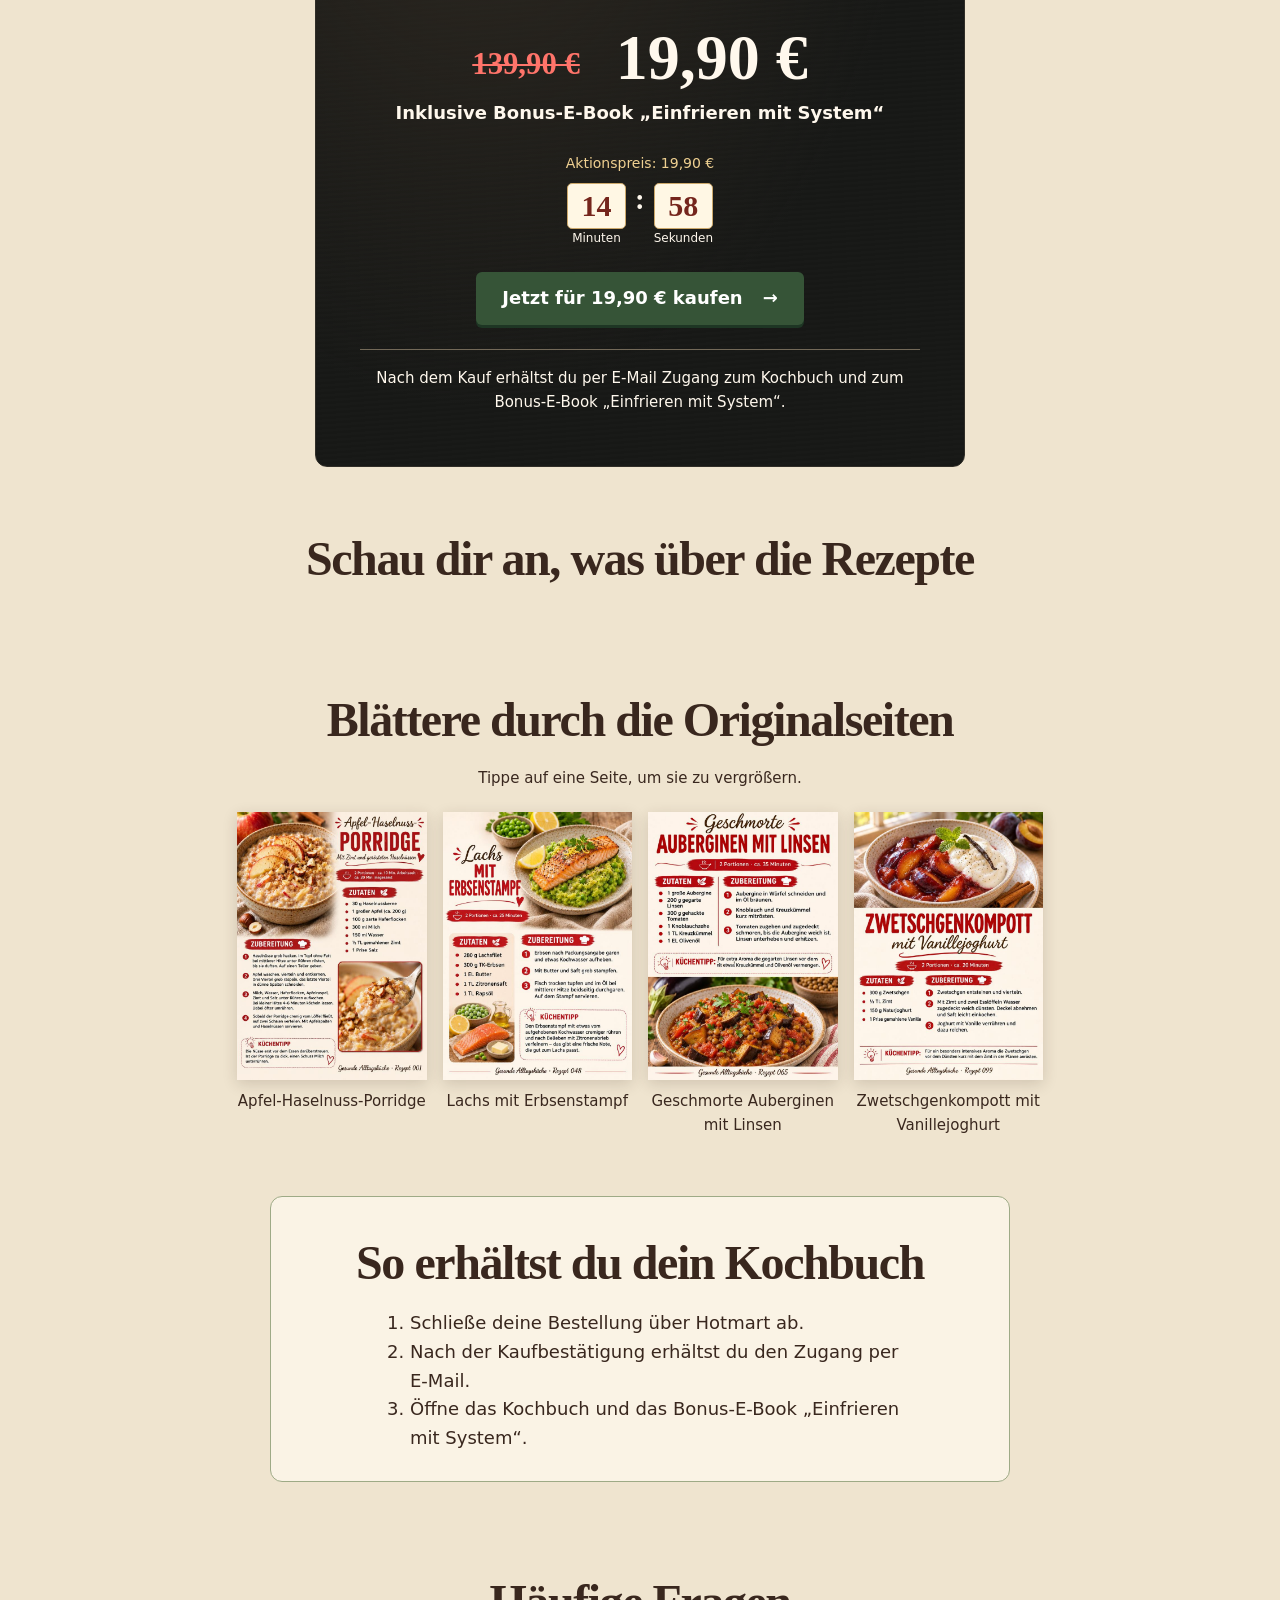
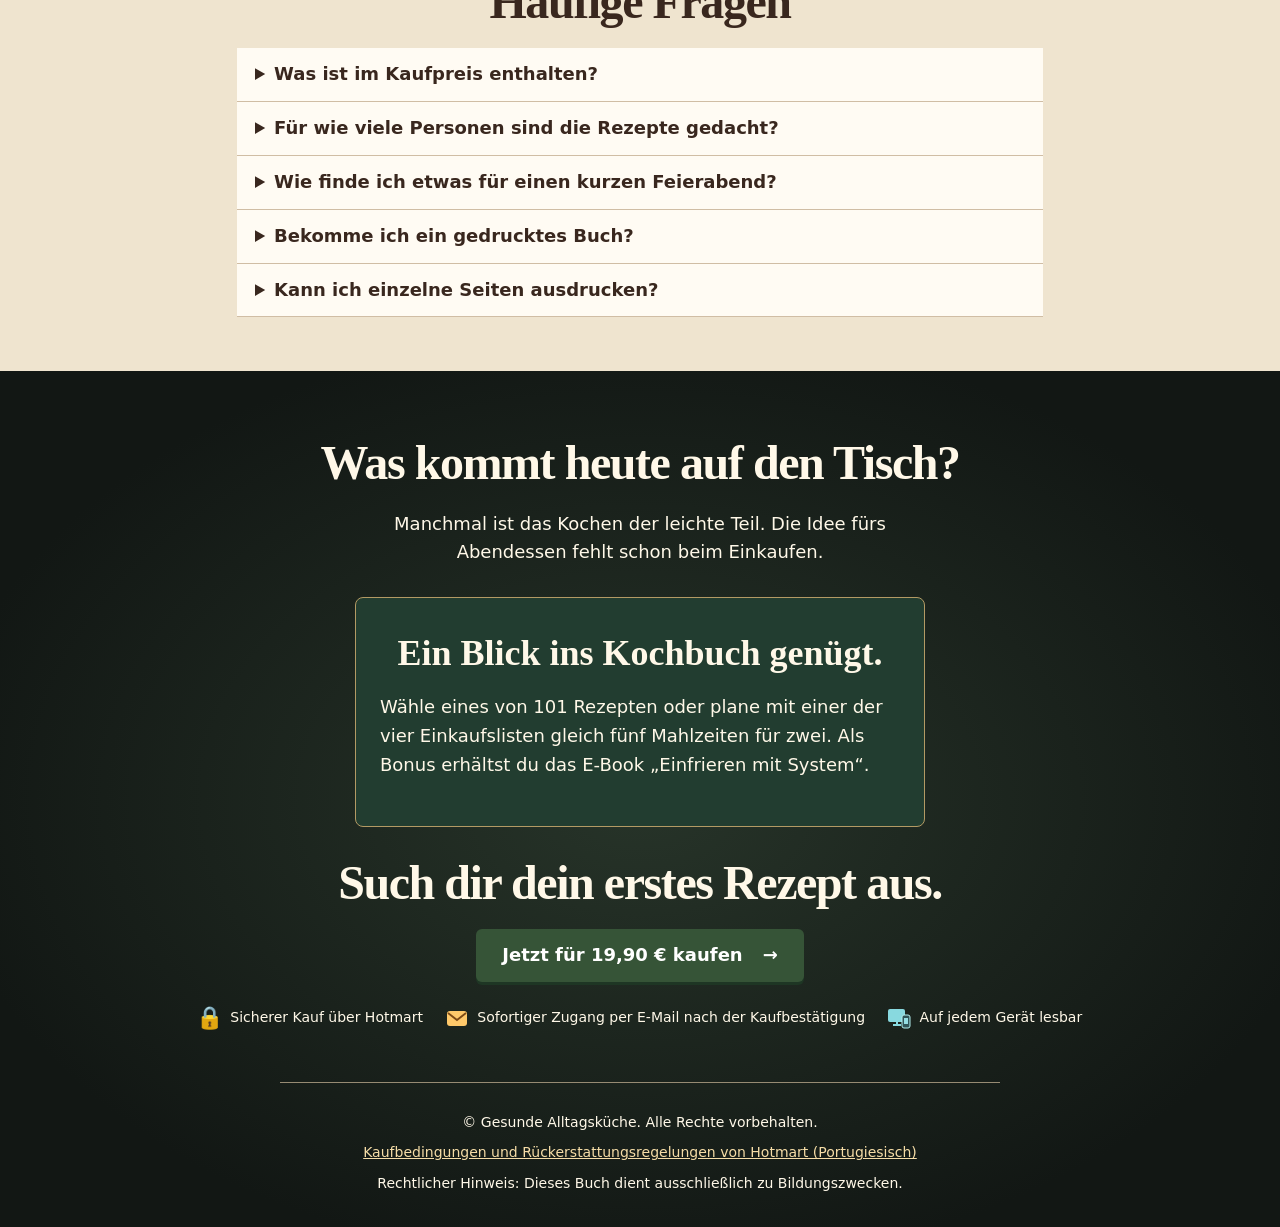
